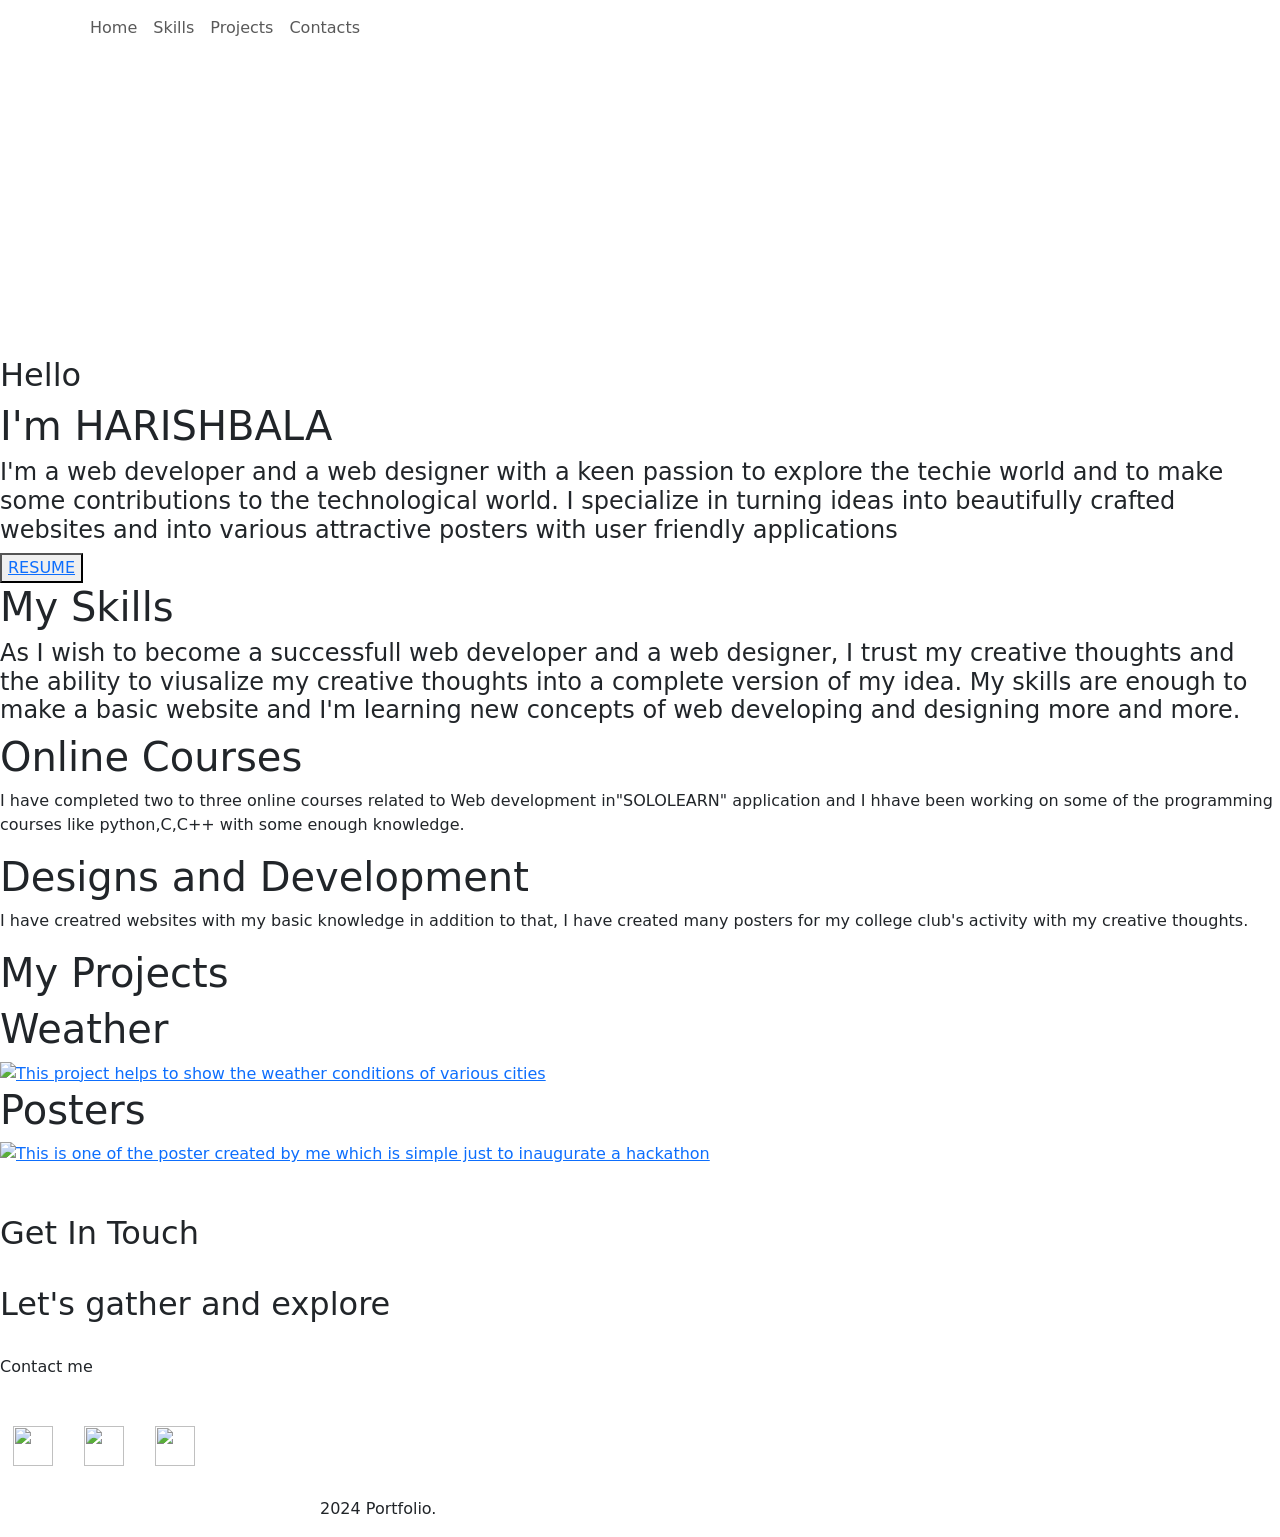
==== index.html @ d68e3584 "Add files via upload" ====
<!DOCTYPE html>
<html lang="en">
<head>
    <meta charset="UTF-8">
    <meta name="viewport" content="width=device-width, initial-scale=1.0">
    <title>Portfolio</title>
    <link rel="stylesheet" href="index.css"/>
    <link href="https://cdn.jsdelivr.net/npm/bootstrap@5.3.2/dist/css/bootstrap.min.css" rel="stylesheet" integrity="sha384-T3c6CoIi6uLrA9TneNEoa7RxnatzjcDSCmG1MXxSR1GAsXEV/Dwwykc2MPK8M2HN" crossorigin="anonymous">

</head>
<body>
    <header class="header_section">
        <div class="container">
            <nav class="navbar navbar-expand-lg custom_nav-container">
                <div class="collapse navbar-collapse" id="navbarsupportContent">
                    <ul class="navbar-nav mx_auto">
                        <li class="nav-item active">
                            <a class="nav-link" href="index.html">Home</a>
                        </li>
                        <li class="nav-item">
                            <a class="nav-link" href="#page1">Skills</a>
                        </li>
                        <li class="nav-item">
                            <a class="nav-link" href="#page2">Projects</a>
                        </li>
                        <li class="nav-item">
                            <a class="nav-link" href="#page3">Contacts</a>
                        </li>
                    </ul>
                </div>
            </nav>
        </div>
    </header>

      <div id="main">
        <div id="page">
            <img src="./port3.jpg" style="padding:150px; border-radius:50%;"alt=""/>
        <div id="text">
            <h2>Hello</h2>
            <h1>I'm HARISHBALA</h1>
            <h4>I'm a web developer and a web designer with a keen passion to explore 
                the techie world and to make some contributions to the technological world.
                I specialize in turning ideas into beautifully crafted websites and into various attractive posters with 
                 user friendly applications 
             </h4>
             <div id="buttons">
                <button id="b2">
                    <a href="resume_link">RESUME</a>
                </button>
             </div>
        </div>
     </div>
    </div>
    
     <div id="page1">
        <div id="right">
            <div id="text1">
                <h1>My Skills</h1>
                <h4>
                    As I wish to become a successfull web developer and a web designer,
                    I trust my creative thoughts and the ability to viusalize my creative 
                    thoughts into a complete version of my idea.
                    My skills are enough to make a basic website and I'm learning new concepts 
                    of web developing and designing more and more.
                </h4>
            </div>
          </div>
         <div id="left">
            <div class="box">
                <h1>Online Courses</h1>
                <p>
                    I have completed two to three online courses related to 
                    Web development in"SOLOLEARN" application and I hhave been working on some of the programming 
                    courses like python,C,C++ with some enough knowledge.
                </p>
            </div>
            <div class="box">
                <h1>Designs and Development</h1>
                <p>
                    I have creatred websites with my basic knowledge in addition to that,
                    I have created many posters for my college club's activity with my creative 
                    thoughts.
                </p>
            </div>
        </div>
     </div>

    
     <div id="page2">
        <div id="text4">
            <h1>My Projects</h1>
        </div>
        <div id="project">
            <div class="projects p1">
                <div id="text3">
                    <h1>Weather</h1>
                </div>
                <div id="image">
                    <a href="https://harishbala07.github.io/weather/">
                        <img src="./portwea.jpg" alt="This project helps to show the weather conditions of various cities" />
                    </a>
                </div>
            </div>
            <div class="projects p2">
                <div id="text3">
                    <h1>Posters</h1>
                </div>
                <div id="image">
                    <a href="https://www.canva.com/design/DAF6z2H2N5c/OPoOHGJ1Wf_5NN_4MQzFFg/edit">
                        <img src ="webdes.jpg" alt="This is one of the poster created by me which is simple just to inaugurate a hackathon" />
                    </a>
                </div>
          </div>   
       </div>
    </div>

        <section class="end">
            <div id="page3" class="contact-me">
                <br/><br/>
                <h2>Get In Touch</h2>
                <br/>

                <h2 class="collab">Let's gather and explore</h2>
                <br/>

                <p>Contact me</p>
                <br/>

                <a class="btn" href="https://mail.google.com/">
                    <img src="gmail.jpg" width="40px" height="40px"/>
                </a>
                <a class="btn" href="https://www.linkedin.com/in/harishbala-purushothaman-5b5869270/">
                    <img src="linkedin.jpg" width="40px" height="40px"/>
                </a>
                <a class="btn" href="https://github.com/Harishbala07">
                    <img src="github.png" width="40px" height="40px"/>
                </a>
            </div>

            <div class="bottom-container">
                <div style="width:50%; margin-left:auto;margin-right:auto">
                  <br>
                  <p class="copyright">2024 Portfolio.</p>
                </div>
            </div>
        </section>
   </div>
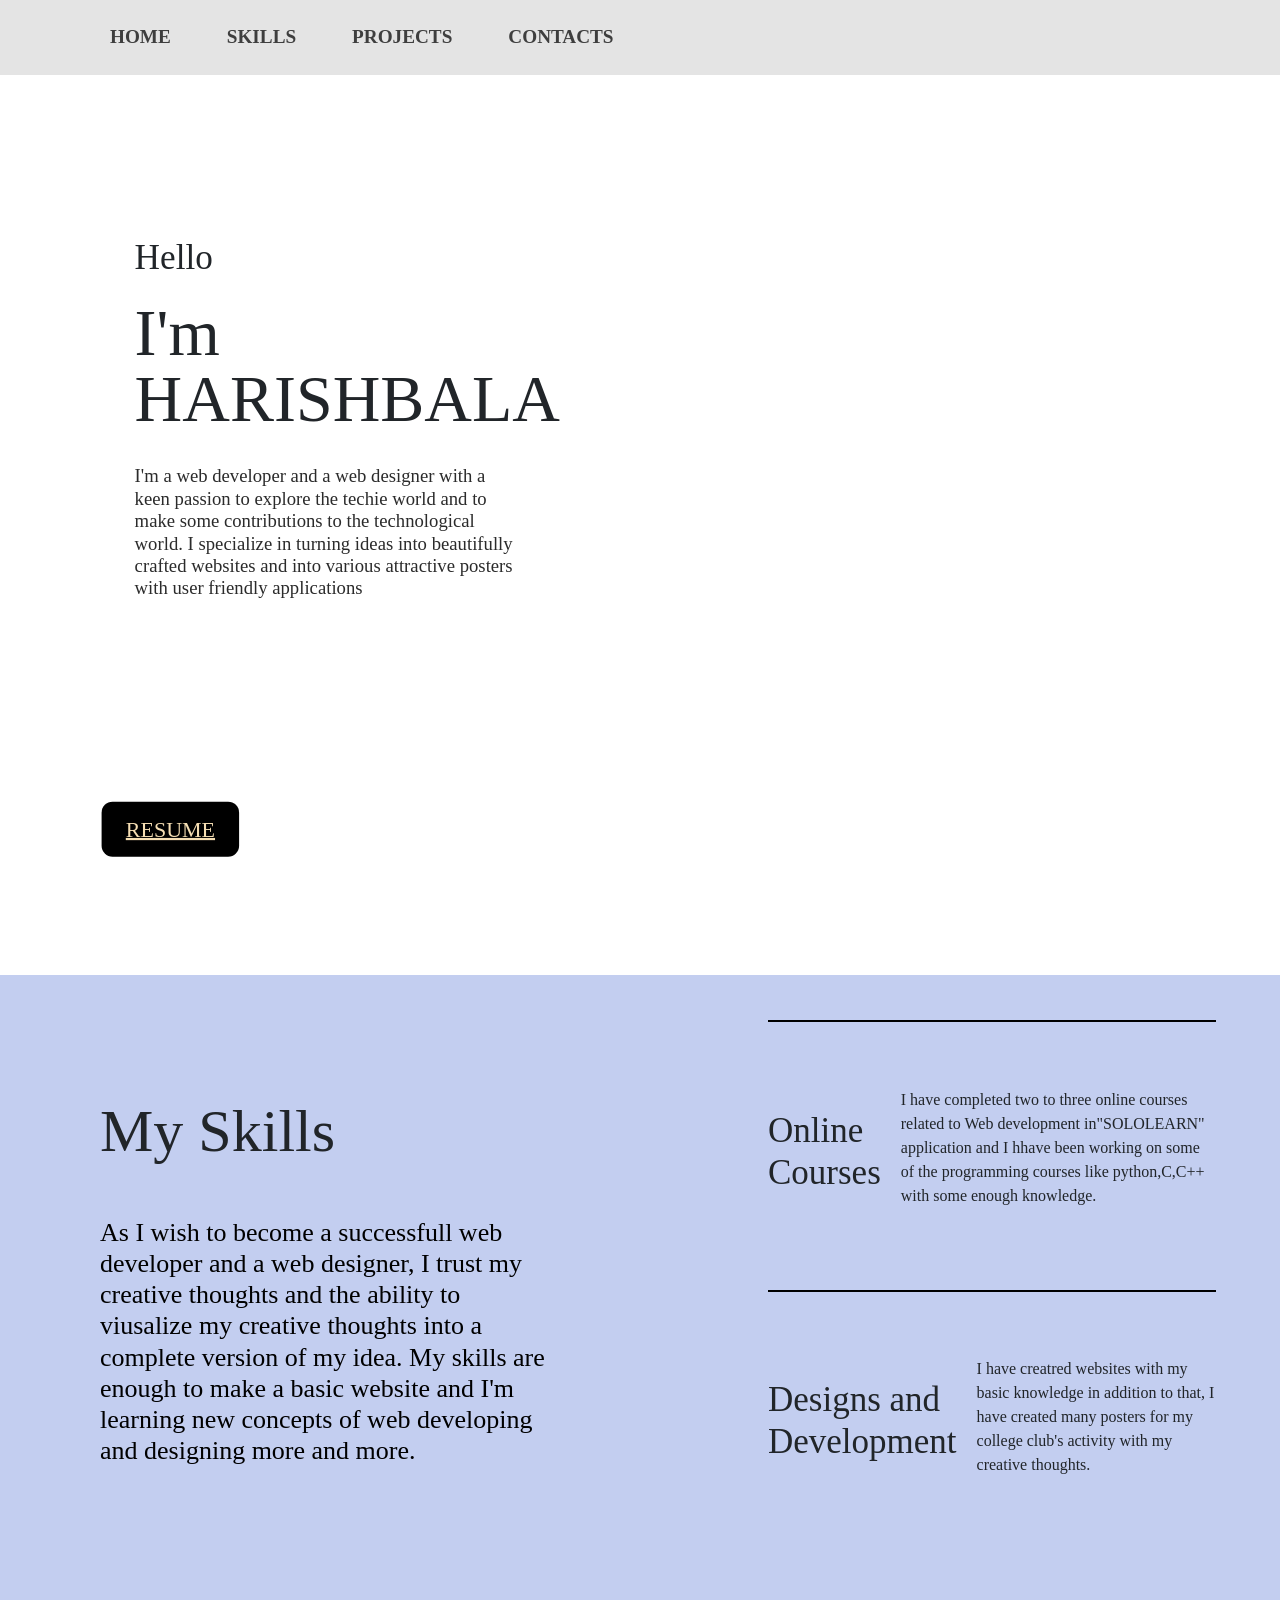
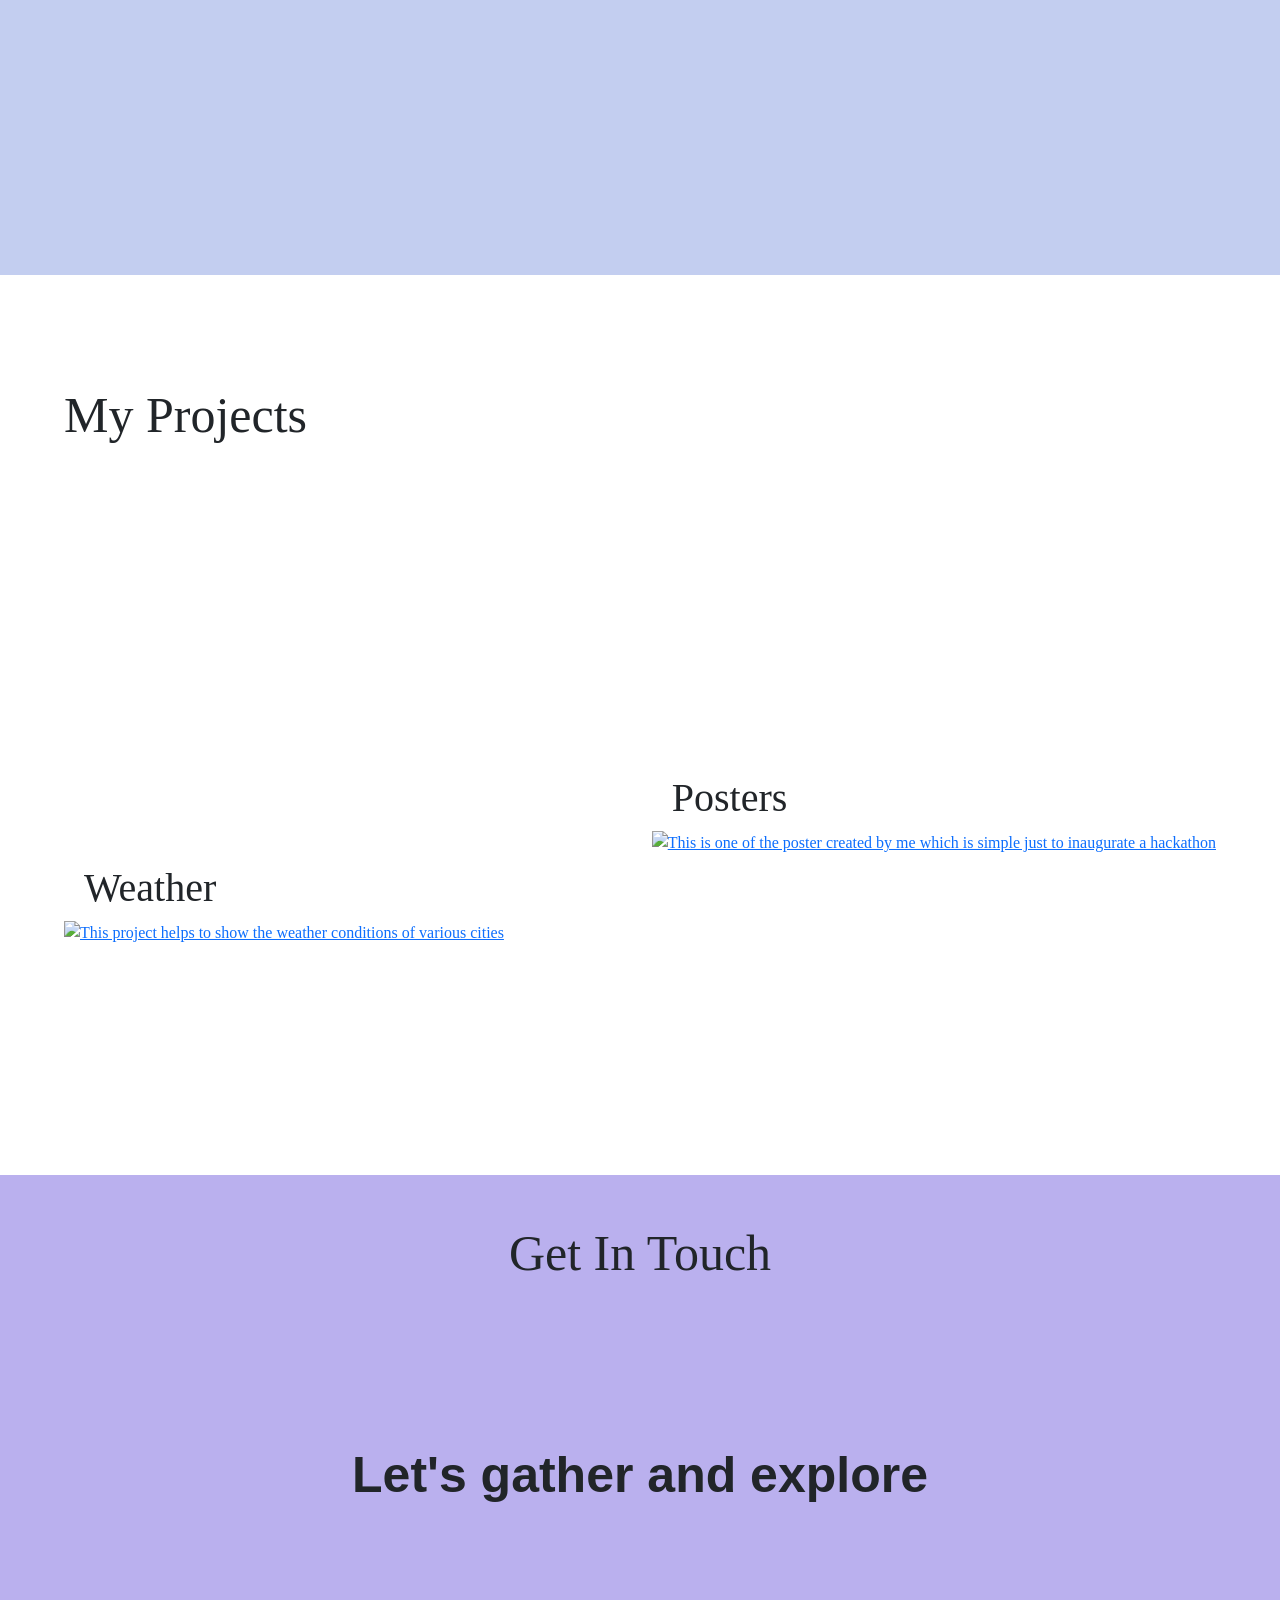
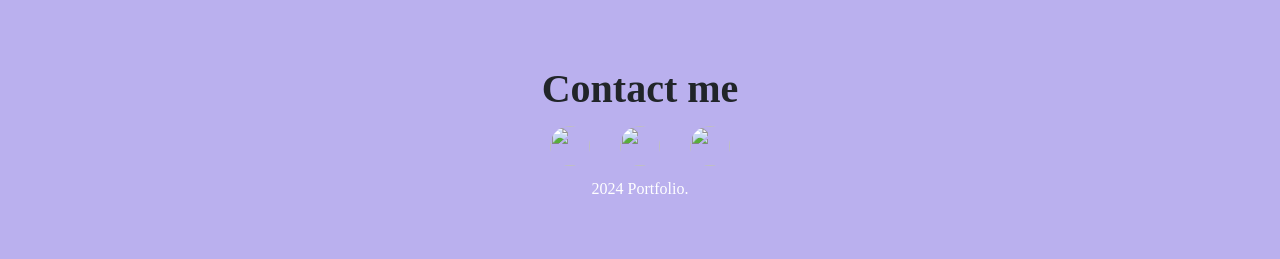
==== commit 0191a67b: "Update index.html" ====
--- a/index.html
+++ b/index.html
@@ -4,7 +4,7 @@
     <meta charset="UTF-8">
     <meta name="viewport" content="width=device-width, initial-scale=1.0">
     <title>Portfolio</title>
-    <link rel="stylesheet" href="index.css"/>
+    <link rel="stylesheet" href="portfolio/index.css"/>
     <link href="https://cdn.jsdelivr.net/npm/bootstrap@5.3.2/dist/css/bootstrap.min.css" rel="stylesheet" integrity="sha384-T3c6CoIi6uLrA9TneNEoa7RxnatzjcDSCmG1MXxSR1GAsXEV/Dwwykc2MPK8M2HN" crossorigin="anonymous">
 
 </head>
@@ -144,4 +144,4 @@
                 </div>
             </div>
         </section>
-   </div>+   </div>
--- a/portfolio/index.css
+++ b/portfolio/index.css
@@ -0,0 +1,305 @@
+* {
+    margin: 0%;
+    padding: 0%;
+    box-sizing: border-box;
+    font-family: Montserrat;
+}
+
+html, body {
+    height: 100%;
+    width: 100%;
+}
+
+#main {
+    position: relative;
+    overflow: hidden;
+}
+
+#page {
+    position: relative;
+    height: 100vh;
+    width: 100vw;
+    background-color: #fff;
+}
+
+#page > img {
+    position: absolute;
+    right: 5%;
+    top: 52%;
+    transform: translateY(-50%);
+    width: 50%;
+}
+
+#page#nav {
+    display: flex;
+    align-items: center;
+    justify-content: space-between;
+    padding: 0px 30px;
+    position: absolute;
+    z-index: 9;
+    height: 10%;
+    width: 100%;
+}
+
+#center-nav {
+    display: flex;
+    gap: 20px;
+    text-align: center;
+}
+
+#center-nav > a {
+    text-decoration: none;
+    color: #000;
+    font-weight: 500;
+    font-size: 18px;
+    text-align: center;
+}
+
+#nav#input {
+    padding: 10px 5px;
+    border-radius: 10px;
+    border: 1px solid #dadada;
+    text-transform: uppercase;
+}
+
+#text {
+    padding: 30px 50px;
+    position: relative;
+    top: 18%;
+    left: 8%;
+    height: 75%;
+    width: 35%;
+    scale:1.1;
+}
+
+#text > h1 {
+    font-size: 60px;
+    line-height: 1;
+    margin-top: 20px;
+}
+
+#text > h4 {
+    margin-top: 30px;
+    color: #2b2b2b;
+    font-size: 17px;
+    font-weight: 500;
+}
+
+#buttons {
+    position: absolute;
+    left: 0%;
+    bottom: 18%;
+    height: 20%;
+    width: 100%;
+}
+
+#buttons > button {
+    padding: 10px 22px;
+    border-radius: 10px;
+    border: none;
+    font-weight: 500;
+}
+
+#buttons > button> a {
+    font-size: 20px;
+    color: wheat;
+}
+
+#buttons > #b2 {
+    margin-left: 20px;
+    margin-top:125px;
+    background-color: black;
+}
+
+#page1{
+    position:relative;
+    height:100vh;
+    width:100vw;
+    background-color:#c3cef0;
+    padding: 50px;
+}
+
+#page1>#left{
+    position:absolute;
+    right:5%;
+    height:90%;
+    top:50%;
+    transform:translateY(-50%);
+    width:35%;
+
+}
+
+#left>.box{
+    display:flex;
+    align-items:center;
+    justify-content:space-between;
+    height:33.3%;
+    width:100%;
+    border-top:2px solid #000;
+}
+
+#left>.box>h4{
+    font-size:35px;
+}
+
+#left>.box>h1{
+    font-size:35px;
+}
+
+#left>.box>p{
+    margin-left:20px;
+}
+
+#text1{
+    margin:50px 50px;
+    height:30%;
+    width:50%;
+    position:absolute;
+    z-index:9;
+}
+
+#text1>h1{
+    font-size:60px;
+    margin-top:20px;
+}
+
+#text1>h4{
+    font-size:26px;
+    color:black;
+    font-weight:500;
+    width:70%;
+    margin-top:50px;
+}
+#text1>h5{
+    color:#8873EF;
+    transform:rotate(-20deg);
+    position:absolute;
+    left:-2%;
+}
+
+#page2{
+    position:relative;
+    height:100vh;
+    width:100vw;
+    background-color:#fff;
+}
+
+#project{
+    display:flex;
+    align-items:center;
+    justify-content:space-between;
+    height:50%;
+    width:90%;
+    position:absolute;
+    left:50%;
+    transform:translateX(-50%);
+    bottom:5%;
+}
+
+#projects{
+    border-top:2px solid #000;
+    height:100%;
+    width:31%;
+}
+
+#text3{
+    display:flex;
+    align-items:center;
+    justify-content:space-between;
+    padding:0px 20px;
+    height:30%;
+    width:100%;
+}
+
+#image{
+    height:70%;
+    width:100%;
+}
+#image>img{
+    height:1005;
+    width:100%;
+    object-fit:cover;
+}
+.p1 img{
+    height:200px;
+    width:300px;
+}
+.p2{
+    position:relative;
+    top: -20%;
+}
+.p3{
+    position:relative;
+    top: -50%;
+}
+#text4{
+    position:absolute;
+    top:10%;
+    left:5%;
+    height:20%;
+    width:30%;
+}
+#text4>h1{
+    margin-top:20px;
+    font-size:50px;
+}
+#text4>h5{
+    color:#8873EF;
+    transform:rotate(-20deg);
+    position:absolute;
+    top:0%;
+    left:0%;
+}
+
+.end{
+    background-color:#bab0ee;
+    text-align:center;
+    padding-bottom:50px;
+}
+.contact-me p{
+    font-size:40px;
+}
+
+.contact-me h2{
+    font-size:50px;
+}
+
+.contact-me{
+    width:100%;
+    height:570px;
+    font-weight:bold;
+    position:relative;
+}
+.collab{
+    font-size:3.1rem;
+    font-family:'Montserrat', sans-serif;
+    display:block;
+    font-weight:bolder;
+    margin:100px auto;
+    padding:30px 0;
+}
+.copyright{
+    color:white;
+    font-size:1,2rem;
+    margin:0;
+    padding:8px 0 8px 0;
+}
+.btn{
+    padding:7px 7px;
+}
+.btn>img{
+    border-radius:50%;
+    position:relative;
+    bottom:40px;
+}
+
+.nav-item>a{
+    color:#3e3e3e !important;
+    font-size:1.2rem;
+    font-weight:600;
+    margin:7px 20px;
+    text-transform:uppercase;
+}
+.header_section{
+    background-color:#2222221f;
+}
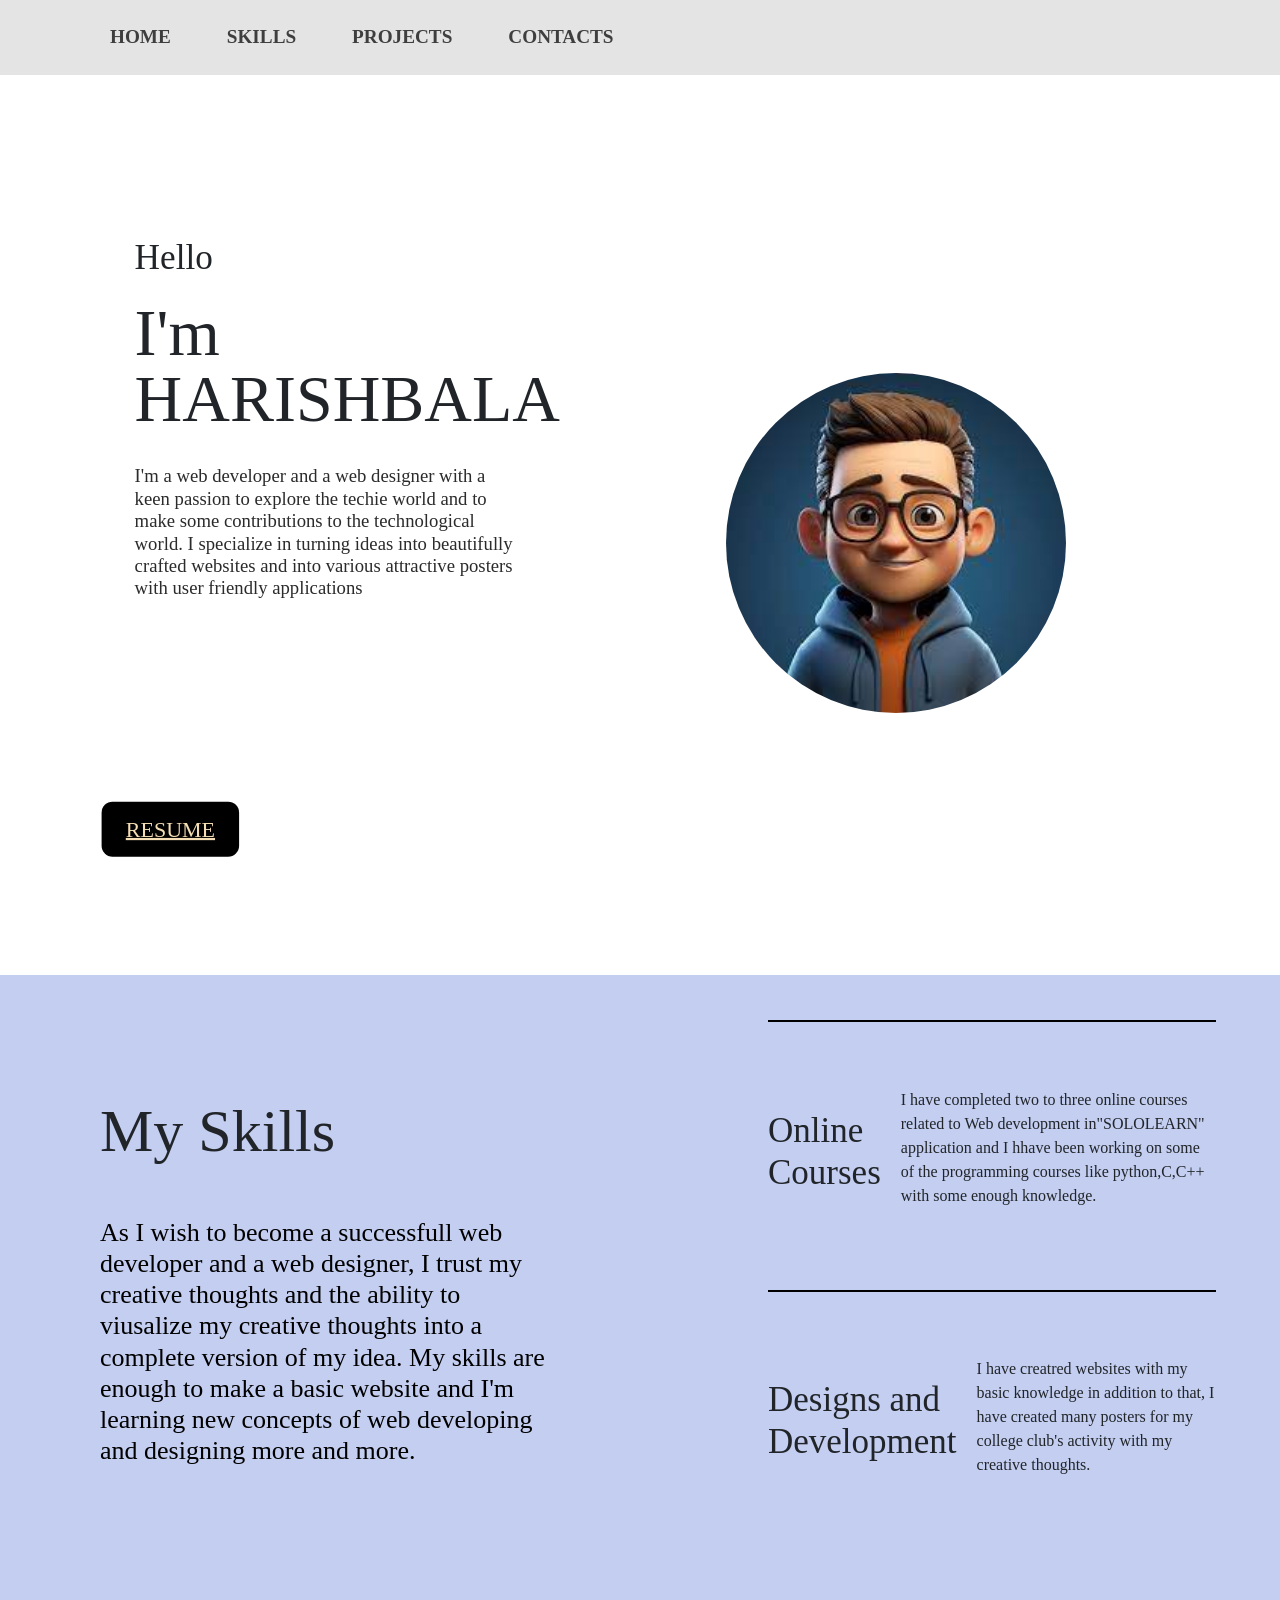
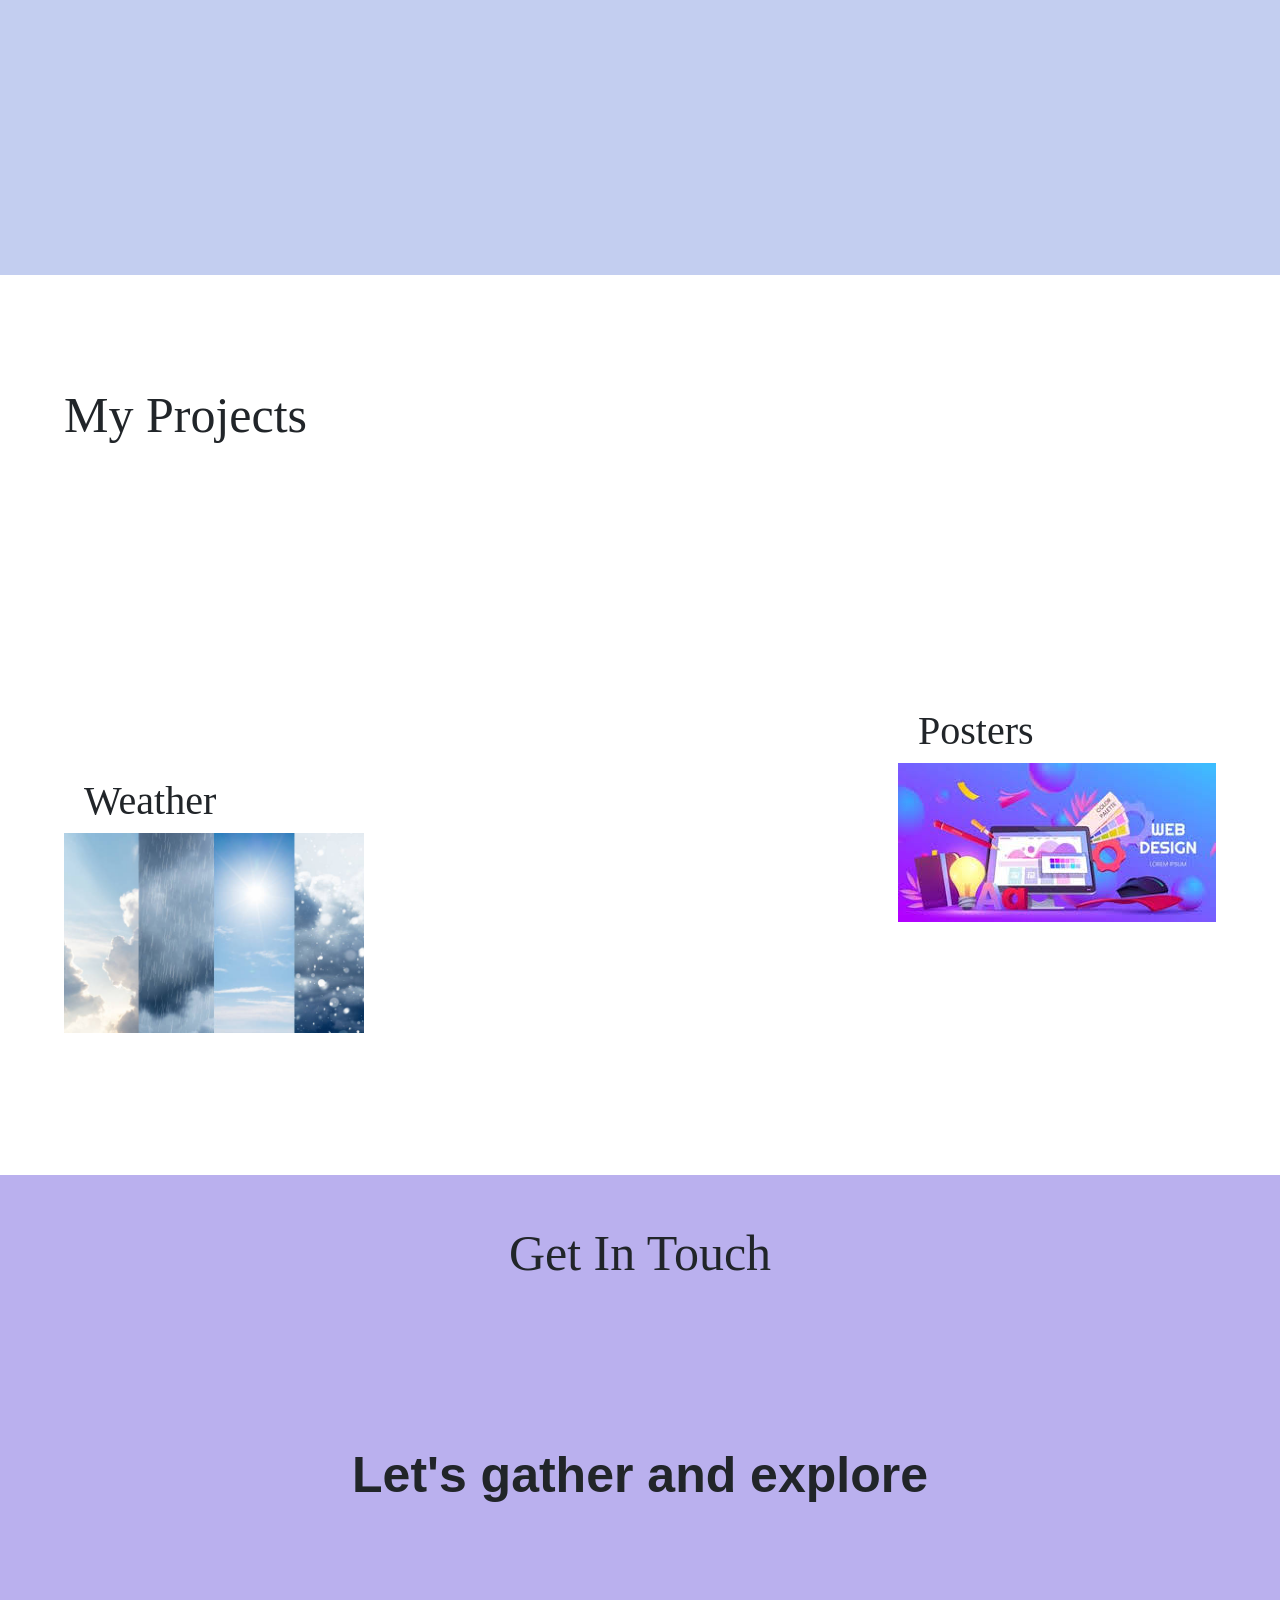
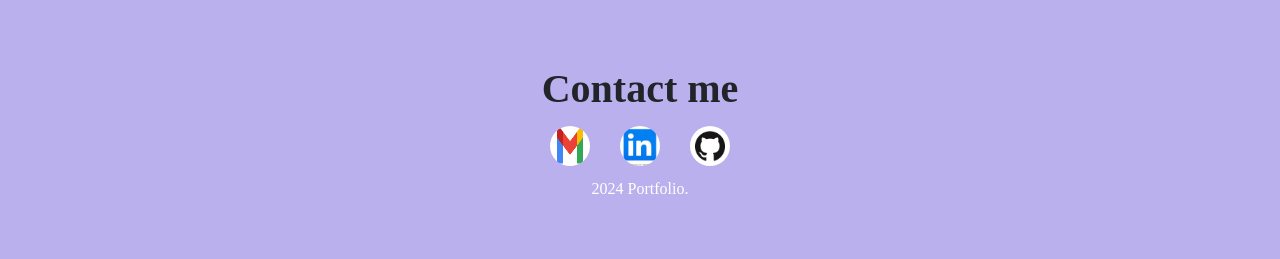
==== commit a379aea0: "Update index.html" ====
--- a/index.html
+++ b/index.html
@@ -34,7 +34,7 @@
 
       <div id="main">
         <div id="page">
-            <img src="./port3.jpg" style="padding:150px; border-radius:50%;"alt=""/>
+            <img src="portfolio/port3.jpg" style="padding:150px; border-radius:50%;"alt=""/>
         <div id="text">
             <h2>Hello</h2>
             <h1>I'm HARISHBALA</h1>
@@ -97,7 +97,7 @@
                 </div>
                 <div id="image">
                     <a href="https://harishbala07.github.io/weather/">
-                        <img src="./portwea.jpg" alt="This project helps to show the weather conditions of various cities" />
+                        <img src="portfolio/portwea.jpg" alt="This project helps to show the weather conditions of various cities" />
                     </a>
                 </div>
             </div>
@@ -107,7 +107,7 @@
                 </div>
                 <div id="image">
                     <a href="https://www.canva.com/design/DAF6z2H2N5c/OPoOHGJ1Wf_5NN_4MQzFFg/edit">
-                        <img src ="webdes.jpg" alt="This is one of the poster created by me which is simple just to inaugurate a hackathon" />
+                        <img src ="portfolio/webdes.jpg" alt="This is one of the poster created by me which is simple just to inaugurate a hackathon" />
                     </a>
                 </div>
           </div>   
@@ -127,13 +127,13 @@
                 <br/>
 
                 <a class="btn" href="https://mail.google.com/">
-                    <img src="gmail.jpg" width="40px" height="40px"/>
+                    <img src="portfolio/gmail.jpg" width="40px" height="40px"/>
                 </a>
                 <a class="btn" href="https://www.linkedin.com/in/harishbala-purushothaman-5b5869270/">
-                    <img src="linkedin.jpg" width="40px" height="40px"/>
+                    <img src="portfolio/linkedin.jpg" width="40px" height="40px"/>
                 </a>
                 <a class="btn" href="https://github.com/Harishbala07">
-                    <img src="github.png" width="40px" height="40px"/>
+                    <img src="portfolio/github.png" width="40px" height="40px"/>
                 </a>
             </div>
 
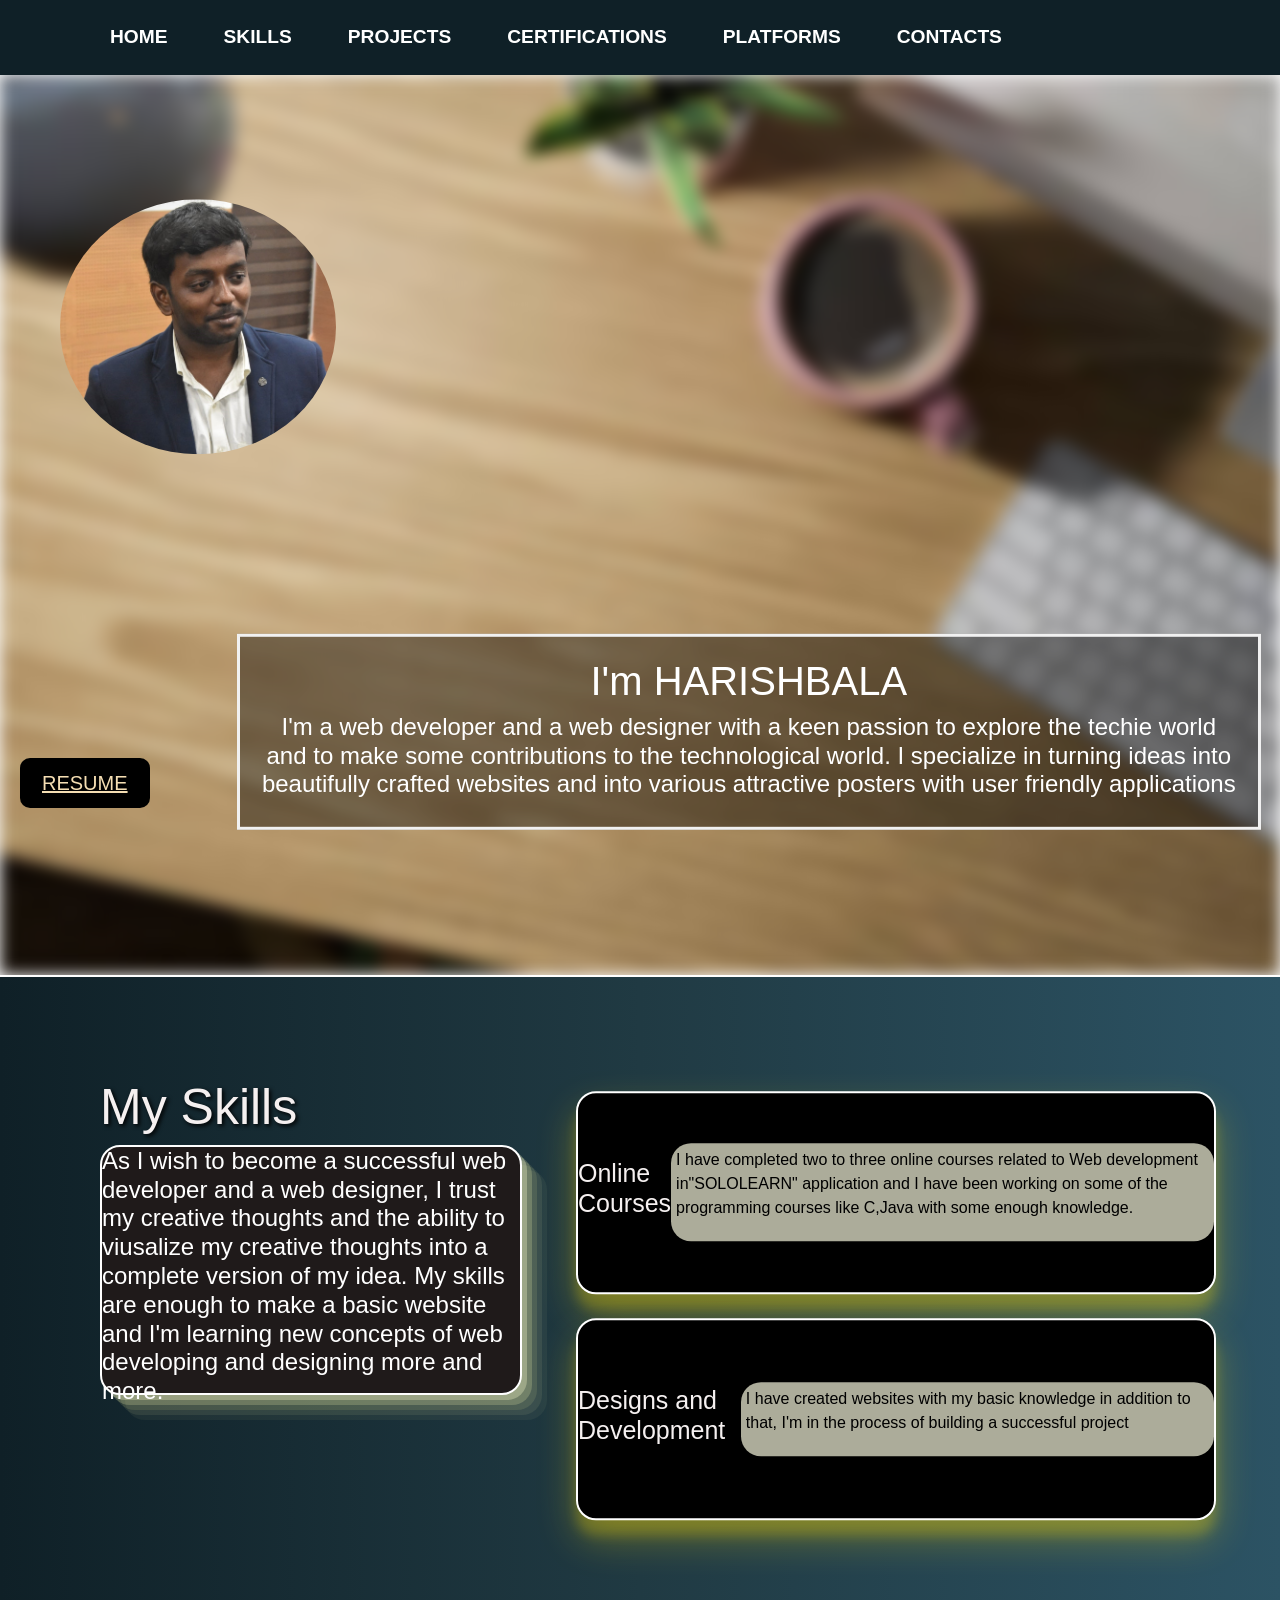
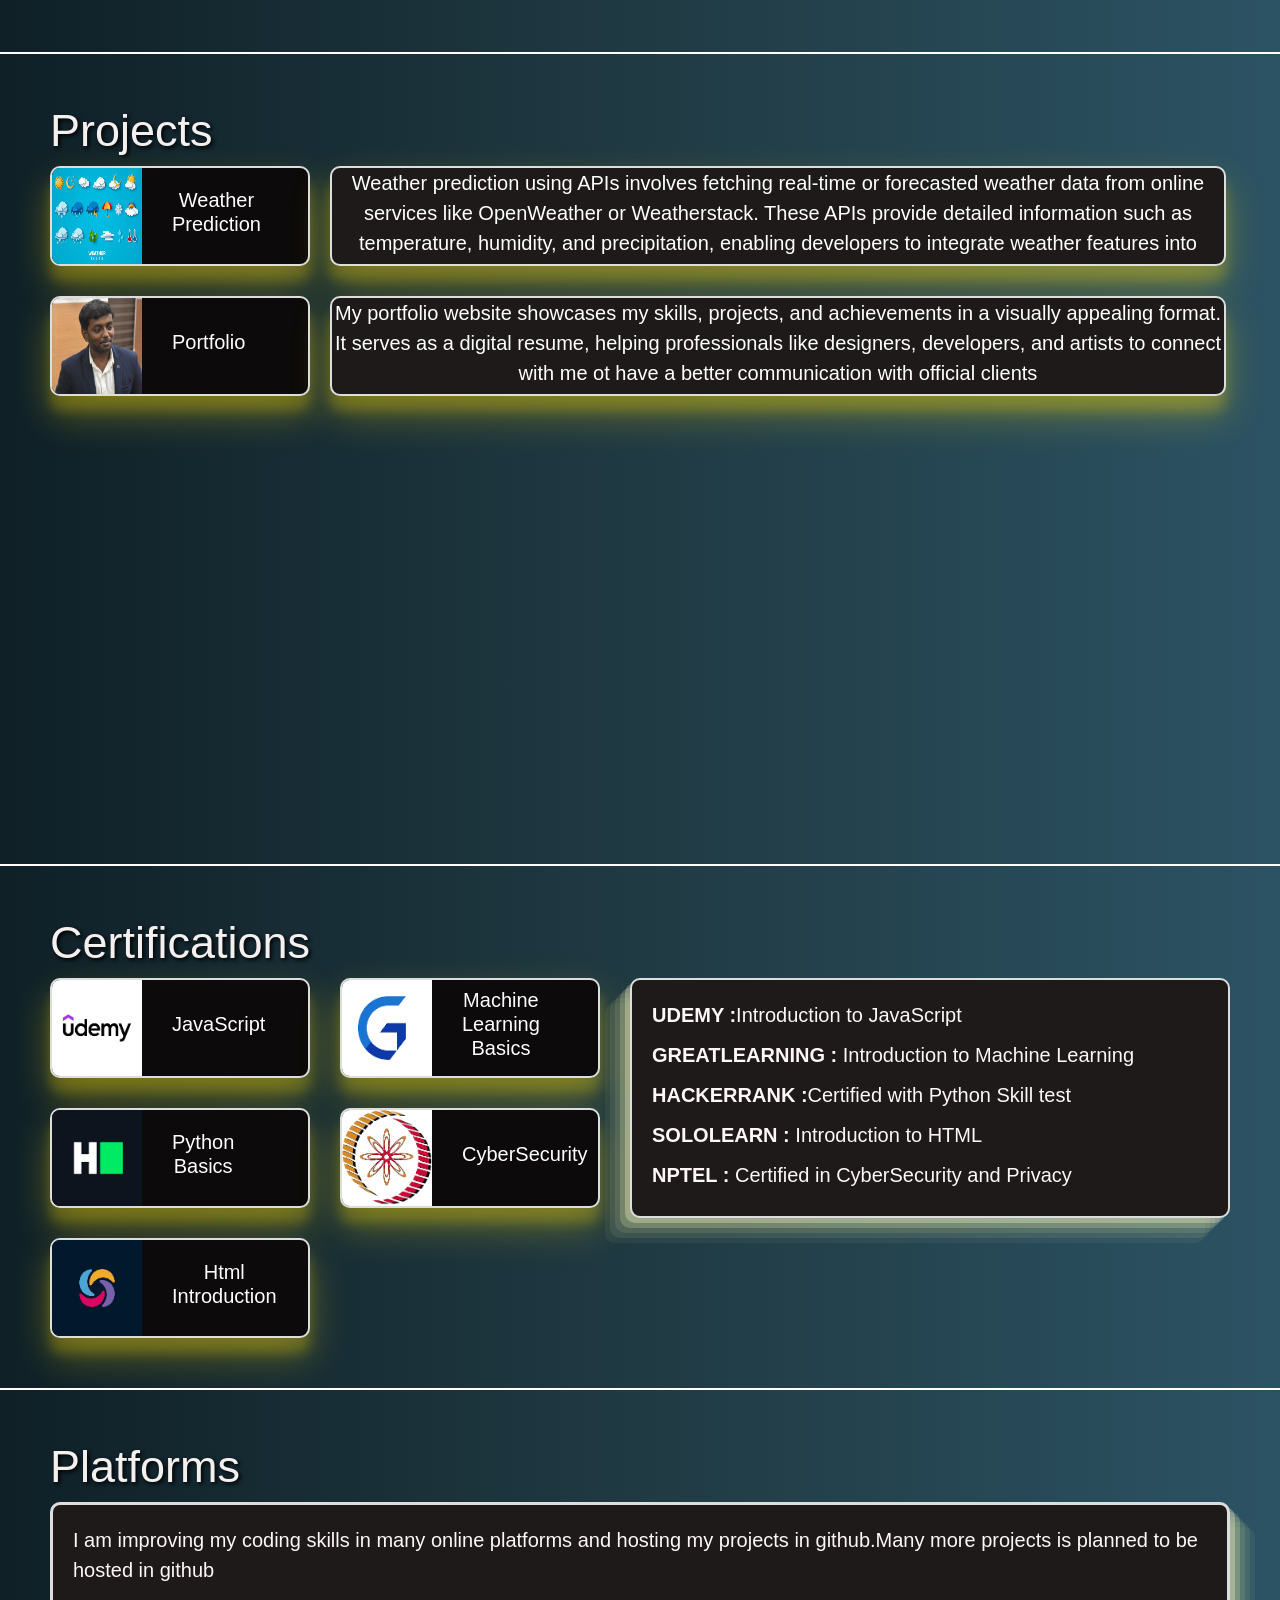
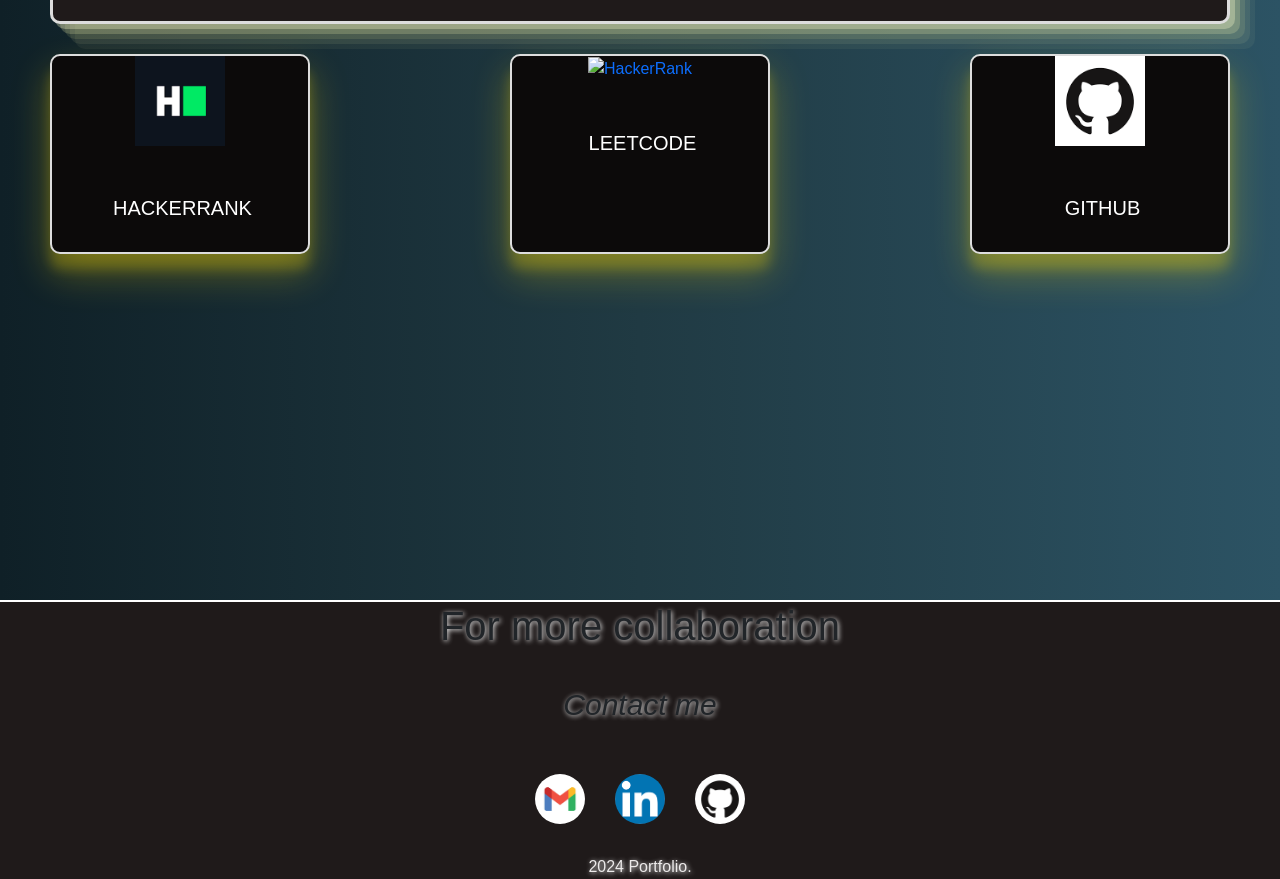
==== commit ee66d8e1: "Add files via upload" ====
--- a/index.html
+++ b/index.html
@@ -4,9 +4,288 @@
     <meta charset="UTF-8">
     <meta name="viewport" content="width=device-width, initial-scale=1.0">
     <title>Portfolio</title>
-    <link rel="stylesheet" href="portfolio/index.css"/>
+    <link rel="stylesheet" href="index.css"/>
     <link href="https://cdn.jsdelivr.net/npm/bootstrap@5.3.2/dist/css/bootstrap.min.css" rel="stylesheet" integrity="sha384-T3c6CoIi6uLrA9TneNEoa7RxnatzjcDSCmG1MXxSR1GAsXEV/Dwwykc2MPK8M2HN" crossorigin="anonymous">
-
+  <style>
+    .hs{
+        width: 66%;
+        height: 250px;
+        border:2px solid rgb(255, 255, 255);
+        border-radius: 20px;
+        background-color:#1f1a1a ;
+        color:white;
+        box-shadow: rgba(255, 255, 204, 0.3) 5px 5px, 
+            rgba(255, 255, 178, 0.2) 10px 10px, 
+            rgba(255, 255, 153, 0.1) 15px 15px, 
+            rgba(255, 255, 178, 0.08) 20px 20px, 
+            rgba(255, 255, 178, 0.05) 25px 25px;
+
+
+
+    }
+    
+        #left> .box .pr{
+        background-color:beige;
+        opacity: 0.7;
+        border-radius: 20px;
+        
+    }
+    #left>.box p{
+       
+        padding: 5px;
+        margin-right:10px;
+       
+    }
+    #page4{
+        position:relative;
+
+    width:100vw;
+    margin-top: 2px;
+    margin-bottom: 2px;
+    background: #0F2027;  /* fallback for old browsers */
+background: -webkit-linear-gradient(to left, #2C5364, #203A43, #0F2027);  /* Chrome 10-25, Safari 5.1-6 */
+background: linear-gradient(to left, #2C5364, #203A43, #0F2027); /* W3C, IE 10+/ Edge, Firefox 16+, Chrome 26+, Opera 12+, Safari 7+ */
+
+    padding: 50px;
+    }
+   
+   
+
+    #page5{
+    position:relative;
+    height:90vh;
+    width:100vw;
+    margin-top: 2px;
+    margin-bottom: 2px;
+    background: #0F2027;  /* fallback for old browsers */
+background: -webkit-linear-gradient(to left, #2C5364, #203A43, #0F2027);  /* Chrome 10-25, Safari 5.1-6 */
+background: linear-gradient(to left, #2C5364, #203A43, #0F2027); /* W3C, IE 10+/ Edge, Firefox 16+, Chrome 26+, Opera 12+, Safari 7+ */
+
+    padding: 50px;
+    }
+
+    #page2{
+    position:relative;
+    height:90vh;
+    width:100vw;
+    margin-top: 2px;
+    margin-bottom: 2px;
+    background: #0F2027;  /* fallback for old browsers */
+background: -webkit-linear-gradient(to left, #2C5364, #203A43, #0F2027);  /* Chrome 10-25, Safari 5.1-6 */
+background: linear-gradient(to left, #2C5364, #203A43, #0F2027); /* W3C, IE 10+/ Edge, Firefox 16+, Chrome 26+, Opera 12+, Safari 7+ */
+
+    padding: 50px;
+    
+    }
+
+    #page2 > #pjt h1 {
+    font-size: 45px;
+    color: #f5f0f0;
+    text-shadow: 2px 2px 4px #000000;
+}
+
+
+ /* Styling for page title */
+#page4 > #cert h1 {
+    font-size: 45px;
+    color: #f5f0f0;
+    text-shadow: 2px 2px 4px #000000;
+}
+
+/* Styling for image blocks */
+.im {
+    display: flex;
+    gap: 30px; /* Space between containers */
+}
+.pt{
+    display:flex;
+    gap:20px;   
+}
+
+.left,
+.right{
+    display: flex;
+    flex-direction: column;
+    gap: 30px; /* Space between blocks */
+}
+
+.block {
+    width: 260px; /* Adjust as needed for the rectangular block size */
+    height: 100px; /* Adjust height for the rectangle */
+    display: flex;
+    background-color: #0c0a0a;
+    border: 2px solid #ddd; /* Optional: border for better visibility */
+    box-shadow: rgba(255, 223, 0, 0.3) 0px 19px 38px, 
+            rgba(255, 223, 0, 0.22) 0px 15px 12px;
+
+    border-radius: 10px; /* Optional: rounded corners */
+    overflow: hidden;
+    text-align: center;
+    transition: transform 0.3s, box-shadow 0.3s; /* Smooth hover effect */
+}
+
+.block:hover {
+    transform: scale(1.05);
+    box-shadow: rgba(255, 255, 255, 0.3) 0px 19px 38px, 
+            rgba(255, 255, 255, 0.22) 0px 15px 12px;
+}
+
+.block img {
+    width: 90px;
+    height: auto;
+    
+}
+.block h4{
+    color:white;
+    font-family:'Gill Sans', 'Gill Sans MT', Calibri, 'Trebuchet MS', sans-serif;
+    align-content: center;
+    margin-left: 30px;;
+    font-size: 20px;
+}
+.rhs {
+    flex: 1;
+    background-color: #1f1a1a;
+    height: 240px;
+    
+    padding: 20px;
+    border: 2px solid #ddd;
+    border-radius: 10px;
+    box-shadow: rgba(255, 255, 204, 0.3) -5px 5px, 
+            rgba(255, 255, 178, 0.2) -10px 10px, 
+            rgba(255, 255, 153, 0.1) -15px 15px, 
+            rgba(255, 255, 178, 0.08) -20px 20px, 
+            rgba(255, 255, 178, 0.05) -25px 25px;
+
+
+}
+
+.rhs ul {
+    list-style-type: none;
+    padding:0px 0px;
+    font-size: 20px;
+    color: #fdf7f7;
+}
+
+.rhs ul li {
+    margin-bottom: 10px;
+    line-height: 1.5;
+}
+
+
+.block a {
+    display: flex;
+    
+    width: 50px;
+
+    text-decoration: none;
+    color: inherit; /* Ensures no default link color */
+}
+.rhs{
+    display: flex;
+    position: relative
+}
+
+
+ #page5>#plat  h1{
+    font-size: 45px;
+    color:#f5f0f0;
+    text-shadow: 2px 2px 4px #000000;
+ }
+ .lt,.rt{
+    display: flex;
+    justify-content: space-between;
+    gap: 30px; /* Space between blocks */
+
+}
+.bk1 a{
+    text-decoration: none;
+}
+.bk1{
+    width: 260px; /* Adjust as needed for the rectangular block size */
+    height: 200px; /* Adjust height for the rectangle */
+   
+    background-color: #0c0a0a;
+    border: 2px solid #ddd; /* Optional: border for better visibility */
+    box-shadow: rgba(255, 223, 0, 0.3) 0px 19px 38px, 
+            rgba(255, 223, 0, 0.22) 0px 15px 12px;
+
+    border-radius: 10px; /* Optional: rounded corners */
+    overflow: hidden;
+    text-align: center;
+    transition: transform 0.3s, box-shadow 0.3s; /* Smooth hover effect */
+}
+.bk1:hover{
+    transform: scale(1.05);
+    box-shadow: rgba(255, 255, 255, 0.3) 0px 19px 38px, 
+            rgba(255, 255, 255, 0.22) 0px 15px 12px;
+
+
+}
+.bk1 img{
+    
+    width: 90px;
+    height: auto;
+}
+.bk1 h4{
+    color:white;
+    font-family:'Gill Sans', 'Gill Sans MT', Calibri, 'Trebuchet MS', sans-serif;
+    align-content: center;
+    margin-top: 50px;
+    margin-left: 5px;
+    font-size: 20px;
+    font-style: none;
+}
+
+
+.lt{
+    margin-bottom: 30px;
+    flex: 1;
+    background-color: #1f1a1a;
+    font-size: 20px;
+    color: #fdf7f7;
+    padding: 20px;
+    border: 3px solid #ddd;
+    border-radius: 10px;
+    box-shadow: rgba(255, 255, 204, 0.3) 5px 5px, 
+            rgba(255, 255, 178, 0.2) 10px 10px, 
+            rgba(255, 255, 153, 0.1) 15px 15px, 
+            rgba(255, 255, 178, 0.08) 20px 20px, 
+            rgba(255, 255, 178, 0.05) 25px 25px;
+
+}
+
+ .btn :hover{
+    transform: scale(1.05);
+    box-shadow: rgba(255, 255, 255, 0.4) 0px 20px 40px, 
+            rgba(255, 255, 255, 0.3) 0px 15px 15px;
+
+ }
+ .pt{
+    display:flex;
+    gap:20px; 
+ }
+
+ .lf,.rg{
+    display: flex;
+    flex-direction: column;
+    gap:30px;
+ }
+
+ .rg #b4{
+    color:white;
+    background-color: #1f1a1a;
+    width:70vw;
+    font-size: 20px;
+ }
+ .rg #b5{
+    color:white;
+    background-color: #1f1a1a;
+    width:70vw;
+    font-size: 20px;
+ }
+ 
+
+  </style>
 </head>
 <body>
     <header class="header_section">
@@ -24,6 +303,12 @@
                             <a class="nav-link" href="#page2">Projects</a>
                         </li>
                         <li class="nav-item">
+                            <a class="nav-link" href="#page4">Certifications</a>
+                        </li>
+                        <li class="nav-item">
+                            <a class="nav-link" href="#page5">Platforms</a>
+                        </li>
+                        <li class="nav-item">
                             <a class="nav-link" href="#page3">Contacts</a>
                         </li>
                     </ul>
@@ -33,107 +318,209 @@
     </header>
 
       <div id="main">
+    
         <div id="page">
-            <img src="portfolio/port3.jpg" style="padding:150px; border-radius:50%;"alt=""/>
-        <div id="text">
-            <h2>Hello</h2>
+            <div class="lap"></div>
+            <img src="./bala.jpg" style="padding:150px; border-radius:50%;"alt="myimage"/>
+        <div class="text">
+            
             <h1>I'm HARISHBALA</h1>
             <h4>I'm a web developer and a web designer with a keen passion to explore 
                 the techie world and to make some contributions to the technological world.
                 I specialize in turning ideas into beautifully crafted websites and into various attractive posters with 
                  user friendly applications 
              </h4>
+        </div>
              <div id="buttons">
                 <button id="b2">
-                    <a href="resume_link">RESUME</a>
+                    <a href="https://drive.google.com/file/d/1eRnUeCiPzHB9KXgx0kFIiWYf0PdgP75q/view?usp=drive_linkk">RESUME</a>
                 </button>
              </div>
         </div>
      </div>
-    </div>
+    
     
      <div id="page1">
         <div id="right">
             <div id="text1">
                 <h1>My Skills</h1>
+                <div class="hs">
                 <h4>
-                    As I wish to become a successfull web developer and a web designer,
+                    As I wish to become a successful web developer and a web designer,
                     I trust my creative thoughts and the ability to viusalize my creative 
                     thoughts into a complete version of my idea.
                     My skills are enough to make a basic website and I'm learning new concepts 
                     of web developing and designing more and more.
                 </h4>
             </div>
+            </div>
           </div>
          <div id="left">
             <div class="box">
                 <h1>Online Courses</h1>
-                <p>
+            <div class="pr">             
+                <p class="text-black">
                     I have completed two to three online courses related to 
-                    Web development in"SOLOLEARN" application and I hhave been working on some of the programming 
-                    courses like python,C,C++ with some enough knowledge.
+                    Web development in"SOLOLEARN" application and I have been working on some of the programming 
+                    courses like C,Java with some enough knowledge.
                 </p>
             </div>
+            </div><br>
             <div class="box">
                 <h1>Designs and Development</h1>
-                <p>
-                    I have creatred websites with my basic knowledge in addition to that,
-                    I have created many posters for my college club's activity with my creative 
-                    thoughts.
+            <div class="pr">
+                <p class="text-black">
+                    I have created websites with my basic knowledge in addition to that,
+                    I'm in the process of building a successful project
                 </p>
+            </div>
             </div>
         </div>
      </div>
 
-    
      <div id="page2">
-        <div id="text4">
-            <h1>My Projects</h1>
-        </div>
-        <div id="project">
-            <div class="projects p1">
-                <div id="text3">
-                    <h1>Weather</h1>
-                </div>
-                <div id="image">
-                    <a href="https://harishbala07.github.io/weather/">
-                        <img src="portfolio/portwea.jpg" alt="This project helps to show the weather conditions of various cities" />
-                    </a>
-                </div>
-            </div>
-            <div class="projects p2">
-                <div id="text3">
-                    <h1>Posters</h1>
-                </div>
-                <div id="image">
-                    <a href="https://www.canva.com/design/DAF6z2H2N5c/OPoOHGJ1Wf_5NN_4MQzFFg/edit">
-                        <img src ="portfolio/webdes.jpg" alt="This is one of the poster created by me which is simple just to inaugurate a hackathon" />
-                    </a>
-                </div>
-          </div>   
-       </div>
+        <div id="pjt">
+            <h1>Projects</h1>
+            <div class="pt">
+                <div class="lf">
+                    <div id="b1" class="block">
+                        <a href="https://harishbala07.github.io/weather/" target="_blank">
+                            <img src="wth.jpg" alt="Udemy" width="50px">
+                            <h4>Weather Prediction</h4>
+                        </a>
+                    </div>
+                    <div id="b2" class="block">
+                        <a href="https://www.hackerrank.com" target="_blank">
+                            <img src="bala.jpg" alt="HackerRank" width="50px">
+                            <h4>Portfolio</h4>
+                        </a>
+                    </div>
+                    
+                </div>
+                <div class="rg">
+                    <div id="b4" class="block">
+                        <p>Weather prediction using APIs involves fetching real-time or forecasted weather data from online services like OpenWeather or Weatherstack. These APIs provide detailed information such as temperature, humidity, and precipitation, enabling developers to integrate weather features into applications efficiently.</p>
+                    </div>
+                    <div id="b5" class="block">
+                        <p>My portfolio website showcases my skills, projects, and achievements in a visually appealing format. It serves as a digital resume, helping professionals like designers, developers, and artists to connect with me ot have a better communication with official clients</p>
+                    </div>
+                </div>
+                 
+            </div>
+            </div>
+        
     </div>
-
-        <section class="end">
+     
+
+    <div id="page4">
+        <div id="cert">
+            <h1>Certifications</h1>
+            <div class="im">
+                <div class="left">
+                    <div id="b1" class="block">
+                        <a href="https://drive.google.com/file/d/1UH8EU2uMpzr2Zh7p67DSrirjpeLrnyCS/view?usp=drivesdk" target="_blank">
+                            <img src="udemy.png" alt="Udemy" width="50px">
+                            <h4>JavaScript</h4>
+                        </a>
+                    </div>
+                    <div id="b2" class="block">
+                        <a href="https://drive.google.com/file/d/1UcbZZS7jlxEkgF3LmlI6keUfHU_2QzJD/view?usp=drivesdk" target="_blank">
+                            <img src="hack.png" alt="HackerRank" width="50px">
+                            <h4>Python Basics</h4>
+                        </a>
+                    </div>
+                    <div id="b3" class="block">
+                        <a href="https://drive.google.com/file/d/1UQkdRwOP66yE19ruKZdlLjcNy20tayFT/view?usp=drivesdk" target="_blank">
+                            <img src="solo.png" alt="SoloLearn" width="50px">
+                            <h4>Html Introduction</h4>
+                        </a>
+                    </div>
+                </div>
+                <div class="right">
+                    <div id="b4" class="block">
+                        <a href="https://drive.google.com/file/d/1UVS_pqoH6rb6TYbTiJYXAOQbJCCSRdl5/view?usp=drivesdk" target="_blank">
+                            <img src="great.png" alt="Coursera" width="50px">
+                            <h4> Machine Learning Basics</h4>
+                        </a>
+                    </div>
+                    <div id="b5" class="block">
+                        <a href="https://drive.google.com/file/d/1Uc6qTQ_nHnqnA9aBJmkuq5dfpn8mfkt_/view?usp=drivesdk" target="_blank">
+                            <img src="nptel.png" alt="NPTEL" width="50px">
+                            <h4>CyberSecurity</h4>
+                        </a>
+                    </div>
+                </div>
+                 <div class="rhs">
+                <ul>
+                    <li><b>UDEMY         :</b>Introduction to JavaScript</li>
+                    <li><b>GREATLEARNING :</b> Introduction to Machine Learning</li>
+                    <li><b>HACKERRANK    :</b>Certified with Python Skill test</li>
+                    <li><b>SOLOLEARN     :</b> Introduction to HTML</li>
+                    <li><b>NPTEL         :</b> Certified in CyberSecurity and Privacy</li>
+                </ul>
+            </div>
+            </div>
+            </div>
+        
+    </div>
+    
+    <div id="page5">
+        <div id="plat">
+            <h1>Platforms</h1>
+            <div class="pl">
+                <div class="lt">
+                    <p>
+                        I am improving my coding skills in many online platforms and hosting my projects in github.Many more projects is planned to be hosted in github
+                    </p>
+                </div>
+                <div class="rt">
+                    <div id="b1" class="bk1">
+                        <a href="https://www.hackerrank.com/profile/purushothamanb31" target="_blank">
+                            <img src="hack.png" alt="Udemy" width="50px">
+                            <h4>HACKERRANK</h4>
+                        </a>
+                    </div>
+                    <div id="b2" class="bk1">
+                        <a href="https://leetcode.com/u/purushothamanb345/" target="_blank">
+                            <img src="leet.png" alt="HackerRank" width="50px">
+                            <h4>LEETCODE</h4>
+                        </a>
+                    </div>
+                    <div id="b3" class="bk1">
+                        <a href="https://github.com/Harishbala07" target="_blank">
+                            <img src="github.png" alt="SoloLearn" width="50px">
+                            <h4>GITHUB</h4>
+                        </a>
+                    </div>
+                </div>
+                
+            </div>
+            </div>
+        
+    </div>
+    
+                    
+        
+    
+
+        <div class="end">
             <div id="page3" class="contact-me">
-                <br/><br/>
-                <h2>Get In Touch</h2>
+                
+
+                <h2 class="collab">For more collaboration</h2>
                 <br/>
 
-                <h2 class="collab">Let's gather and explore</h2>
+                <p class="ct">Contact me</p>
                 <br/>
 
-                <p>Contact me</p>
-                <br/>
-
                 <a class="btn" href="https://mail.google.com/">
-                    <img src="portfolio/gmail.jpg" width="40px" height="40px"/>
+                    <img src="mail1.png" width="50px" title="harishbalapurushothaman@gmail.com">
                 </a>
                 <a class="btn" href="https://www.linkedin.com/in/harishbala-purushothaman-5b5869270/">
-                    <img src="portfolio/linkedin.jpg" width="40px" height="40px"/>
+                    <img src="link.png" width="50px" >
                 </a>
                 <a class="btn" href="https://github.com/Harishbala07">
-                    <img src="portfolio/github.png" width="40px" height="40px"/>
+                    <img src="github.png" width="50px" >
                 </a>
             </div>
 
@@ -143,5 +530,5 @@
                   <p class="copyright">2024 Portfolio.</p>
                 </div>
             </div>
-        </section>
-   </div>
+        </div>
+   </div>
--- a/index.css
+++ b/index.css
@@ -0,0 +1,313 @@
+* {
+    margin: 0%;
+    padding: 0%;
+    box-sizing: border-box;
+    font-family:Arial, Helvetica, sans-serif
+}
+
+html, body {
+    height: 100%;
+    width: 100%;
+}
+
+#main {
+    position: relative;
+    overflow: hidden;
+}
+
+#page {
+    position: relative;
+    height: 100vh;
+    width: 100vw;
+}
+#page .lap{
+     
+  background-image: url("lap.jpg");
+
+  filter: blur(8px);
+  -webkit-filter: blur(8px);
+
+  
+  height: 100%;
+
+  background-position: center;
+  background-repeat: no-repeat;
+  background-size: cover;
+}
+#page .text{
+        background-color: rgb(0,0,0); /* Fallback color */
+        background-color: rgba(0,0,0, 0.4); /* Black w/opacity/see-through */
+        color: white;
+        font-weight: bold;
+        border: 3px solid #f1f1f1;
+        position: absolute;
+        top: 73%;
+        left:58.5%;
+        transform: translate(-50%, -50%);
+        z-index: 2;
+        width: 80%;
+        padding: 20px;
+        text-align: center;
+      }
+
+#page > img {
+    position: absolute;
+    right: 62%;
+    top: 28%;
+    transform: translateY(-50%);
+    width: 45%;
+}
+
+#page#nav {
+    display: flex;
+    align-items: center;
+    justify-content: space-between;
+    padding: 0px 30px;
+    position: absolute;
+    z-index: 9;
+    height: 10%;
+    width: 100%;
+}
+
+#center-nav {
+    display: flex;
+    gap: 20px;
+    text-align: center;
+}
+
+#center-nav > a {
+    text-decoration: none;
+    color: #000;
+    font-weight: 500;
+    font-size: 18px;
+    text-align: center;
+}
+
+#nav#input {
+    padding: 10px 5px;
+    border-radius: 10px;
+    border: 1px solid #dadada;
+    text-transform: uppercase;
+}
+
+#text {
+    padding: 30px 50px;
+    position: relative;
+    top: 18%;
+    left: 8%;
+    height: 75%;
+    width: 35%;
+    scale:1.1;
+}
+
+#text > h1 {
+    font-size: 35px;
+    line-height: 1;
+    margin-top: 20px;
+    width:50%
+}
+
+#text > h4 {
+    margin-top: 30px;
+    color: #2b2b2b;
+    font-size: 20px;
+    font-weight: 500;
+}
+
+#buttons {
+    position: absolute;
+    left: 0%;
+    bottom: 18%;
+    height: 20%;
+    width: 100%;
+}
+
+#buttons > button {
+    padding: 10px 22px;
+    border-radius: 10px;
+    border: none;
+    font-weight: 500;
+}
+
+#buttons > button> a {
+    font-size: 20px;
+    color: wheat;
+}
+
+#buttons > #b2 {
+    margin-left: 20px;
+    margin-top:125px;
+    background-color: black;
+}
+
+#page1{
+    position:relative;
+    height:75vh;
+    width:100vw;
+    margin-top: 2px;
+    margin-bottom: 2px;
+    background: #0F2027;  /* fallback for old browsers */
+background: -webkit-linear-gradient(to left, #2C5364, #203A43, #0F2027);  /* Chrome 10-25, Safari 5.1-6 */
+background: linear-gradient(to left, #2C5364, #203A43, #0F2027); /* W3C, IE 10+/ Edge, Firefox 16+, Chrome 26+, Opera 12+, Safari 7+ */
+
+    
+   padding: 50px;
+    
+}
+
+#page1>#left{
+    position:absolute;
+    right:5%;
+    height:90%;
+    top:62%;
+    transform:translateY(-50%);
+    width:50%;
+
+}
+
+#left>.box{
+    display:flex;
+    align-items:center;
+    justify-content:space-between;
+    height:33.3%;
+    width:100%;
+    border:2px solid #ffffff;
+    border-radius: 20px;
+    background-color: black;
+    box-shadow: rgba(255, 223, 0, 0.3) 0px 19px 38px, 
+            rgba(255, 223, 0, 0.22) 0px 15px 12px;
+
+}
+
+#left>.box>h4{
+    font-size:25px;
+
+}
+
+#left>.box>h1{
+    font-size:25px;
+    color:#f5f0f0;
+    text-shadow: 2px 2px 4px #000000;
+}
+
+#left>.box>p{
+    margin-left:10px;
+}
+
+#text1{
+    margin:30px 50px;
+    height:30%;
+    width:50%;
+    position:absolute;
+    z-index:9;
+}
+
+#text1>h1{
+    font-size:50px;
+    margin-top:20px;
+    color:#f5f0f0;
+    text-shadow:2px 2px 4px #000000; 
+}
+
+#text1>h4{
+    font-size:20px;
+    color:white;
+    font-weight:500;
+    width:70%;
+    margin-top:50px;
+}
+#text1>h5{
+    color:#8873EF;
+    transform:rotate(-20deg);
+    position:absolute;
+    left:-2%;
+    font-size: 10px;
+}
+
+
+
+#text4{
+    position:absolute;
+    top:10%;
+    left:5%;
+    height:20%;
+    width:30%;
+}
+#text4>h1{
+    margin-top:20px;
+    font-size:45px;
+    color:#f5f0f0;
+    text-shadow:2px 2px 4px #000000;
+}
+#text4>h5{
+    color:#8873EF;
+    transform:rotate(-20deg);
+    position:absolute;
+    top:0%;
+    left:0%;
+}
+
+.end{
+   
+    
+    width:100vw;
+    background-color:#1f1a1a;
+    text-align:center;
+    position:relative;
+    bottom:0;
+    
+}
+.contact-me h2{
+    font-family: 'Gill Sans', 'Gill Sans MT', Calibri, 'Trebuchet MS', sans-serif;
+    font-size:40px;
+    text-shadow: 1px 1px 5px#f1f1f1;
+}
+
+
+.ct{
+    font-size:30px;
+    font-family:'Montserrat', sans-serif;
+    font-style: italic;
+    text-shadow: 1px 1px 5px#f1f1f1;
+    
+    font-weight:100;
+}
+.copyright{
+    color:rgb(236, 234, 234);
+    font-size:1,2rem;
+    margin:0;
+    text-shadow: 1px 1px 5px#fffefe;
+    
+}
+
+
+.btn img{
+    
+    border-radius:50%;
+    position:relative;
+    bottom:0;
+}
+
+.nav-item>a{
+    color:rgb(255, 255, 255) !important;
+    font-size:1.2rem;
+    font-weight:600;
+    margin:7px 20px;
+    text-transform:uppercase;
+}
+
+.nav-link {
+    transition: transform 2s ease-in-out;
+}
+
+.nav-link:hover {
+    transform: scale(1.1);
+    box-shadow: rgba(255, 255, 255, 0.4) 0px 20px 40px, 
+            rgba(255, 255, 255, 0.3) 0px 15px 15px;
+
+    
+}
+
+.header_section{
+    background-color:#0F2027;
+}
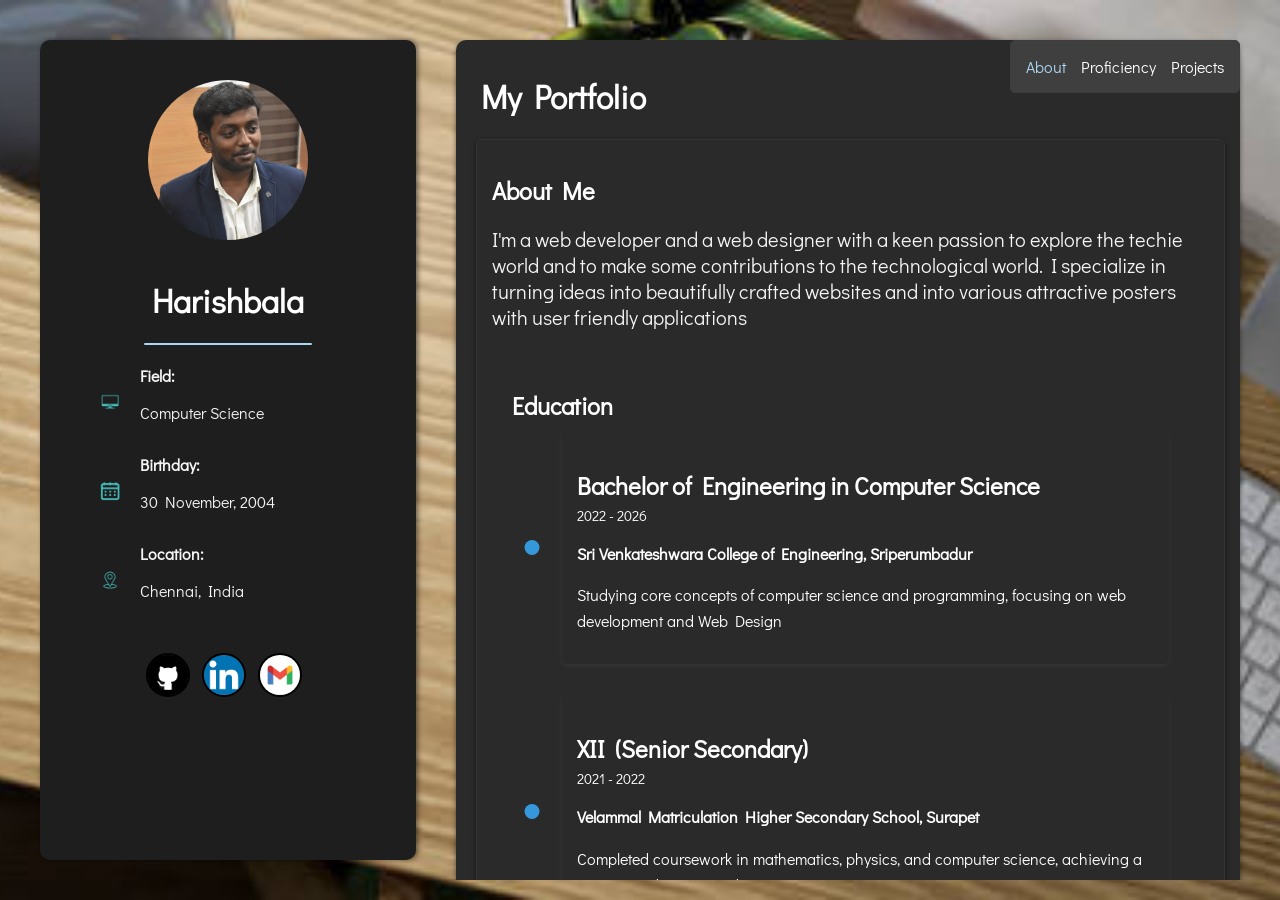
==== commit 05791bd2: "Add files via upload" ====
--- a/index.html
+++ b/index.html
@@ -1,534 +1,1472 @@
 <!DOCTYPE html>
 <html lang="en">
+
 <head>
-    <meta charset="UTF-8">
-    <meta name="viewport" content="width=device-width, initial-scale=1.0">
-    <title>Portfolio</title>
-    <link rel="stylesheet" href="index.css"/>
-    <link href="https://cdn.jsdelivr.net/npm/bootstrap@5.3.2/dist/css/bootstrap.min.css" rel="stylesheet" integrity="sha384-T3c6CoIi6uLrA9TneNEoa7RxnatzjcDSCmG1MXxSR1GAsXEV/Dwwykc2MPK8M2HN" crossorigin="anonymous">
+  <meta charset="UTF-8">
+  <meta name="viewport" content="width=device-width, initial-scale=1.0">
+  <link href='https://fonts.googleapis.com/css?family=Didact Gothic' rel='stylesheet'>
+  <link rel="icon" type="image/x-icon" href="favicon.ico">
+  <title>Portfolio Website - Dark Theme</title>
   <style>
-    .hs{
-        width: 66%;
-        height: 250px;
-        border:2px solid rgb(255, 255, 255);
-        border-radius: 20px;
-        background-color:#1f1a1a ;
-        color:white;
-        box-shadow: rgba(255, 255, 204, 0.3) 5px 5px, 
-            rgba(255, 255, 178, 0.2) 10px 10px, 
-            rgba(255, 255, 153, 0.1) 15px 15px, 
-            rgba(255, 255, 178, 0.08) 20px 20px, 
-            rgba(255, 255, 178, 0.05) 25px 25px;
-
-
-
-    }
-    
-        #left> .box .pr{
-        background-color:beige;
-        opacity: 0.7;
-        border-radius: 20px;
-        
-    }
-    #left>.box p{
-       
-        padding: 5px;
-        margin-right:10px;
-       
-    }
-    #page4{
-        position:relative;
-
-    width:100vw;
-    margin-top: 2px;
-    margin-bottom: 2px;
-    background: #0F2027;  /* fallback for old browsers */
-background: -webkit-linear-gradient(to left, #2C5364, #203A43, #0F2027);  /* Chrome 10-25, Safari 5.1-6 */
-background: linear-gradient(to left, #2C5364, #203A43, #0F2027); /* W3C, IE 10+/ Edge, Firefox 16+, Chrome 26+, Opera 12+, Safari 7+ */
-
-    padding: 50px;
-    }
-   
-   
-
-    #page5{
-    position:relative;
-    height:90vh;
-    width:100vw;
-    margin-top: 2px;
-    margin-bottom: 2px;
-    background: #0F2027;  /* fallback for old browsers */
-background: -webkit-linear-gradient(to left, #2C5364, #203A43, #0F2027);  /* Chrome 10-25, Safari 5.1-6 */
-background: linear-gradient(to left, #2C5364, #203A43, #0F2027); /* W3C, IE 10+/ Edge, Firefox 16+, Chrome 26+, Opera 12+, Safari 7+ */
-
-    padding: 50px;
-    }
-
-    #page2{
-    position:relative;
-    height:90vh;
-    width:100vw;
-    margin-top: 2px;
-    margin-bottom: 2px;
-    background: #0F2027;  /* fallback for old browsers */
-background: -webkit-linear-gradient(to left, #2C5364, #203A43, #0F2027);  /* Chrome 10-25, Safari 5.1-6 */
-background: linear-gradient(to left, #2C5364, #203A43, #0F2027); /* W3C, IE 10+/ Edge, Firefox 16+, Chrome 26+, Opera 12+, Safari 7+ */
-
-    padding: 50px;
-    
-    }
-
-    #page2 > #pjt h1 {
-    font-size: 45px;
-    color: #f5f0f0;
-    text-shadow: 2px 2px 4px #000000;
-}
-
-
- /* Styling for page title */
-#page4 > #cert h1 {
-    font-size: 45px;
-    color: #f5f0f0;
-    text-shadow: 2px 2px 4px #000000;
-}
-
-/* Styling for image blocks */
-.im {
-    display: flex;
-    gap: 30px; /* Space between containers */
-}
-.pt{
-    display:flex;
-    gap:20px;   
-}
-
-.left,
-.right{
-    display: flex;
-    flex-direction: column;
-    gap: 30px; /* Space between blocks */
-}
-
-.block {
-    width: 260px; /* Adjust as needed for the rectangular block size */
-    height: 100px; /* Adjust height for the rectangle */
-    display: flex;
-    background-color: #0c0a0a;
-    border: 2px solid #ddd; /* Optional: border for better visibility */
-    box-shadow: rgba(255, 223, 0, 0.3) 0px 19px 38px, 
-            rgba(255, 223, 0, 0.22) 0px 15px 12px;
-
-    border-radius: 10px; /* Optional: rounded corners */
-    overflow: hidden;
-    text-align: center;
-    transition: transform 0.3s, box-shadow 0.3s; /* Smooth hover effect */
-}
-
-.block:hover {
-    transform: scale(1.05);
-    box-shadow: rgba(255, 255, 255, 0.3) 0px 19px 38px, 
-            rgba(255, 255, 255, 0.22) 0px 15px 12px;
-}
-
-.block img {
-    width: 90px;
-    height: auto;
-    
-}
-.block h4{
-    color:white;
-    font-family:'Gill Sans', 'Gill Sans MT', Calibri, 'Trebuchet MS', sans-serif;
-    align-content: center;
-    margin-left: 30px;;
-    font-size: 20px;
-}
-.rhs {
-    flex: 1;
-    background-color: #1f1a1a;
-    height: 240px;
-    
-    padding: 20px;
-    border: 2px solid #ddd;
-    border-radius: 10px;
-    box-shadow: rgba(255, 255, 204, 0.3) -5px 5px, 
-            rgba(255, 255, 178, 0.2) -10px 10px, 
-            rgba(255, 255, 153, 0.1) -15px 15px, 
-            rgba(255, 255, 178, 0.08) -20px 20px, 
-            rgba(255, 255, 178, 0.05) -25px 25px;
-
-
-}
-
-.rhs ul {
-    list-style-type: none;
-    padding:0px 0px;
-    font-size: 20px;
-    color: #fdf7f7;
-}
-
-.rhs ul li {
-    margin-bottom: 10px;
-    line-height: 1.5;
-}
-
-
-.block a {
-    display: flex;
-    
-    width: 50px;
-
-    text-decoration: none;
-    color: inherit; /* Ensures no default link color */
-}
-.rhs{
-    display: flex;
-    position: relative
-}
-
-
- #page5>#plat  h1{
-    font-size: 45px;
-    color:#f5f0f0;
-    text-shadow: 2px 2px 4px #000000;
- }
- .lt,.rt{
-    display: flex;
-    justify-content: space-between;
-    gap: 30px; /* Space between blocks */
-
-}
-.bk1 a{
-    text-decoration: none;
-}
-.bk1{
-    width: 260px; /* Adjust as needed for the rectangular block size */
-    height: 200px; /* Adjust height for the rectangle */
-   
-    background-color: #0c0a0a;
-    border: 2px solid #ddd; /* Optional: border for better visibility */
-    box-shadow: rgba(255, 223, 0, 0.3) 0px 19px 38px, 
-            rgba(255, 223, 0, 0.22) 0px 15px 12px;
-
-    border-radius: 10px; /* Optional: rounded corners */
-    overflow: hidden;
-    text-align: center;
-    transition: transform 0.3s, box-shadow 0.3s; /* Smooth hover effect */
-}
-.bk1:hover{
-    transform: scale(1.05);
-    box-shadow: rgba(255, 255, 255, 0.3) 0px 19px 38px, 
-            rgba(255, 255, 255, 0.22) 0px 15px 12px;
-
-
-}
-.bk1 img{
-    
-    width: 90px;
-    height: auto;
-}
-.bk1 h4{
-    color:white;
-    font-family:'Gill Sans', 'Gill Sans MT', Calibri, 'Trebuchet MS', sans-serif;
-    align-content: center;
-    margin-top: 50px;
-    margin-left: 5px;
-    font-size: 20px;
-    font-style: none;
-}
-
-
-.lt{
-    margin-bottom: 30px;
-    flex: 1;
-    background-color: #1f1a1a;
-    font-size: 20px;
-    color: #fdf7f7;
-    padding: 20px;
-    border: 3px solid #ddd;
-    border-radius: 10px;
-    box-shadow: rgba(255, 255, 204, 0.3) 5px 5px, 
-            rgba(255, 255, 178, 0.2) 10px 10px, 
-            rgba(255, 255, 153, 0.1) 15px 15px, 
-            rgba(255, 255, 178, 0.08) 20px 20px, 
-            rgba(255, 255, 178, 0.05) 25px 25px;
-
-}
-
- .btn :hover{
-    transform: scale(1.05);
-    box-shadow: rgba(255, 255, 255, 0.4) 0px 20px 40px, 
-            rgba(255, 255, 255, 0.3) 0px 15px 15px;
-
- }
- .pt{
-    display:flex;
-    gap:20px; 
- }
-
- .lf,.rg{
-    display: flex;
-    flex-direction: column;
-    gap:30px;
- }
-
- .rg #b4{
-    color:white;
-    background-color: #1f1a1a;
-    width:70vw;
-    font-size: 20px;
- }
- .rg #b5{
-    color:white;
-    background-color: #1f1a1a;
-    width:70vw;
-    font-size: 20px;
- }
- 
-
+    body {
+      font-family: 'Didact Gothic';
+      margin: 0;
+      padding: 0;
+      display: flex;
+      height: 100vh;
+      background-color: #121212;
+      color: #f5f5f5;
+      background-image: url('lap.jpg');
+      /* Replace with your image URL */
+      background-size: cover;
+      background-position: center;
+
+    }
+
+
+
+    .container {
+      display: flex;
+      width: 100%;
+      margin: 20px;
+    }
+
+
+    .left-column {
+      width: 30%;
+      background-color: #1e1e1e;
+      padding: 20px;
+      box-shadow: 2px 0 5px rgba(0, 0, 0, 0.5);
+      overflow-y: auto;
+      margin: 20px;
+      border-radius: 10px;
+      text-align: center;
+      position: relative;
+    }
+
+    .left-column::-webkit-scrollbar {
+      display: none;
+      /* Hide scrollbar for WebKit-based browsers */
+    }
+
+    .right-column::-webkit-scrollbar {
+      display: none;
+      /* Hide scrollbar for WebKit-based browsers */
+    }
+
+    .left-column {
+      scrollbar-width: none;
+      /* Hide scrollbar for Firefox */
+    }
+
+    .left-column::before {
+      content: '';
+      position: absolute;
+      top: 0;
+      left: 0;
+      right: 0;
+      bottom: 0;
+      background-image: url('lap.jpg');
+      /* Replace with your image URL */
+      background-size: cover;
+      background-position: center;
+      filter: blur(5px);
+      /* Adds the blur effect */
+      opacity: 0.5;
+      /* Adjusts transparency */
+      z-index: -1;
+      /* Places the background behind the content */
+      border-radius: 10px;
+      /* Matches the container's rounded corners */
+    }
+
+    .profile-pic {
+      width: 160px;
+      height: 160px;
+      border-radius: 50%;
+      object-fit: cover;
+      margin-bottom: 15px;
+      margin-top: 20px;
+    }
+
+    .email {
+      display: flex;
+      align-items: center;
+      /* Vertically align icon and text */
+      gap: 10px;
+      /* Space between icon and text */
+      margin-bottom: 15px;
+      /* Spacing between sections */
+      text-align: left;
+      margin-left: 30px;
+    }
+
+    .email-icon {
+      width: 40px;
+      /* Adjust icon size */
+      height: 40px;
+      flex-shrink: 0;
+      /* Prevent icon from resizing */
+    }
+
+    .email div {
+      display: flex;
+      flex-direction: column;
+      /* Stack "Email" and "Email ID" vertically */
+    }
+
+    .right-column {
+      width: 70%;
+      padding: 20px;
+      overflow-y: auto;
+      display: flex;
+      flex-direction: column;
+    }
+
+    .introduction-menu {
+      position: relative;
+      background-color: #2a2a2a;
+      padding: 15px;
+      border-radius: 10px;
+      box-shadow: 0 2px 5px rgba(0, 0, 0, 0.5);
+      margin-bottom: 20px;
+    }
+
+    .nav {
+      position: absolute;
+      top: 0;
+      right: 0;
+      display: flex;
+      gap: 15px;
+      background-color: #3f3f3f;
+      padding: 15px;
+      border: 1px solid #3d3d3d;
+      border-radius: 5px;
+    }
+
+    a {
+      color: #ffffff;
+      text-decoration: none;
+    }
+
+    a:hover {
+      text-decoration: none;
+      color: #abd7f2
+    }
+
+    .section {
+      margin-bottom: 20px;
+      padding: 15px;
+      border: 1px solid #333;
+      border-radius: 5px;
+      background-color: #2a2a2a;
+      box-shadow: 0 2px 5px rgba(0, 0, 0, 0.5);
+    }
+
+    h1,
+    h2 {
+      color: #ffffff;
+    }
+
+    /* Education Timeline Section */
+    #education {
+      padding: 20px 20px;
+      background-color: #2a2a2a;
+      /* Background color for the section */
+    }
+
+    .section-title {
+      text-align: left;
+
+      margin-bottom: 10px;
+      color: #ffffff;
+      /* Title color */
+    }
+
+    /* Timeline Styles */
+    .timeline {
+      position: relative;
+      margin: 0 auto;
+      padding: 0 20px;
+      max-width: 800px;
+    }
+
+    .timeline-item {
+      display: flex;
+      align-items: center;
+      margin-bottom: 30px;
+      position: relative;
+    }
+
+    .timeline-dot {
+      width: 15px;
+      height: 15px;
+      background-color: #3498db;
+      /* Primary color for the dot */
+      border-radius: 50%;
+      position: absolute;
+      left: 0;
+      transform: translateX(-50%);
+    }
+
+    .timeline-item:hover .timeline-dot {
+      transform: scale(1.5);
+      /* Scale the dot */
+    }
+
+    .timeline-item:hover .timeline-content {
+      transform: translateY(-10px);
+      /* Translate content */
+    }
+
+    .timeline-content {
+      margin-left: 30px;
+      padding: 15px;
+      background-color: #2a2a2a;
+      border-radius: 5px;
+      box-shadow: 0 2px 5px rgba(158, 153, 153, 0.1);
+      position: relative;
+    }
+
+    .timeline-content h3 {
+      font-size: 1.5rem;
+      color: #ffffff;
+      /* Heading color */
+      margin-bottom: 5px;
+    }
+
+    .timeline-date {
+      display: block;
+      font-size: 0.9rem;
+      color: #ffffff;
+      /* Date color */
+      margin-bottom: 10px;
+    }
+
+    .timeline-content p {
+      font-size: 1rem;
+      line-height: 1.6;
+      color: #ffffff;
+      /* Text color */
+    }
+
+    /* Connect timeline dots */
+    .timeline-item:before {
+      content: '';
+      position: absolute;
+      left: 7px;
+      top: 15px;
+      width: 1px;
+      height: calc(100% - 15px);
+      background-color: #a71a1a;
+      /* Line color */
+      z-index: -1;
+    }
+
+    .timeline-item:last-child:before {
+      display: none;
+      /* Remove the line for the last item */
+    }
+
+    .underline {
+      width: 50%;
+      /* Adjust the width as needed */
+      height: 2px;
+      /* Thickness of the line */
+      background-color: #abd7f2;
+      /* Line color */
+      margin: 10px auto;
+      /* Centers the line below the name */
+      border-radius: 5px;
+      margin-bottom: 20px;
+      ;
+      /* Rounded edges for aesthetics */
+    }
+
+    .platforms {
+      display: flex;
+      justify-content: space-around;
+      /* Spacing between items */
+      flex-wrap: wrap;
+      /* Wrap to next line on smaller screens */
+      margin-top: 20px;
+      gap: 20px;
+      /* Space between items */
+
+    }
+
+
+
+
+
+
+    .overlaycontainer {
+      position: relative;
+      width: 185px;
+      /* Fixed size for consistency */
+      height: 185px;
+      border-radius: 50%;
+      /* Circular appearance */
+      overflow: hidden;
+      /* Ensure overlay stays within the circle */
+      box-shadow: 2px 0 5px rgba(72, 71, 71, 0.5);
+      margin: 10px;
+    }
+
+    .platform-image {
+      width: 100%;
+      /* Automatically adapt to container size */
+      height: 100%;
+      /* Automatically adapt to container size */
+      object-fit: cover;
+      /* Maintain aspect ratio and fill the circle */
+      border-radius: 50%;
+      /* Circular appearance */
+    }
+
+    .overlay {
+      position: absolute;
+      top: 0;
+      left: 0;
+      width: 100%;
+      height: 100%;
+      opacity: 0;
+      transition: opacity 0.5s ease;
+      /* Smooth fade-in/out effect */
+      background-color: rgba(73, 75, 76, 0.8);
+      /* Semi-transparent overlay */
+      border-radius: 50%;
+      /* Keep the overlay circular */
+    }
+
+    .overlaycontainer:hover .overlay {
+      opacity: 1;
+      /* Make the overlay visible on hover */
+    }
+
+    .overlaycontainer:hover {
+      transform: translateY(-10px);
+      /* Lifts the image upwards */
+      box-shadow: 0 8px 15px rgba(0, 0, 0, 0.3);
+      /* Adds a more pronounced shadow effect */
+    }
+
+    .text {
+      color: white;
+      font-size: 20px;
+      position: absolute;
+      top: 50%;
+      left: 50%;
+      transform: translate(-50%, -50%);
+      text-align: center;
+    }
+
+
+    /* Default state for hidden items */
+
+    .skills-container {
+      width: 80%;
+      max-width: 600px;
+    }
+
+    .skill {
+      margin: 20px 0;
+    }
+
+    .skill-name {
+      font-size: 18px;
+      margin-bottom: 5px;
+    }
+
+    .progress-bar {
+      width: 80%;
+      /* Shortened the width */
+      height: 15px;
+      /* Increased the height */
+      background-color: #444;
+      border-radius: 5px;
+      overflow: hidden;
+    }
+
+    .progress {
+      height: 100%;
+      background-color: #3498db;
+      width: 0;
+      /* Default progress width */
+      border-radius: 5px;
+      transition: width 1s ease;
+    }
+
+    .parent-container {
+
+      display: flex;
+      align-items: center;
+      /* Maintain aspect ratio */
+      width: 100%;
+      height: 100%;
+      overflow: auto;
+    }
+
+
+    body::-webkit-scrollbar {
+      display: none;
+      /* Hide scrollbar for WebKit-based browsers */
+    }
+
+    /* Hide the scrollbar arrows and design the scrollbar */
+    div.parent-container::-webkit-scrollbar {
+      width: 6px;
+      /* Reduced width of the scrollbar */
+      height: 6px;
+      /* Set the width of the scrollbar */
+    }
+
+    div.parent-container::-webkit-scrollbar-thumb {
+      background-color: rgb(124, 181, 231);
+      /* Set the color of the scrollbar */
+      border-radius: 5px;
+      height: 50%;
+      /* Optional: adds rounded corners */
+    }
+
+    div.parent-container::-webkit-scrollbar-track {
+      /* Set the background color of the track */
+      border-radius: 5px;
+      /* Optional: adds rounded corners */
+    }
+
+    div.parent-container::-webkit-scrollbar-button {
+      display: none;
+      /* Hide the scrollbar arrows */
+    }
+
+
+    .flip-container {
+      perspective: 1000px;
+      margin: 20px;
+      margin-left: 40px;
+    }
+
+    .flip-card {
+      width: 200px;
+      height: 200px;
+      position: relative;
+      transform-style: preserve-3d;
+      transition: transform 0.6s;
+    }
+
+    .flip-container:hover .flip-card {
+      transform: rotateY(180deg);
+    }
+
+    .flip-card-inner {
+      position: absolute;
+      width: 100%;
+      height: 100%;
+      transform-style: preserve-3d;
+      transition: transform 0.6s;
+    }
+
+    .flip-card-front,
+    .flip-card-back {
+      position: absolute;
+      width: 100%;
+      height: 100%;
+      backface-visibility: hidden;
+    }
+
+    .flip-card-front img {
+      width: 200px;
+      height: auto;
+      object-fit: cover;
+      border-radius: 10px;
+    }
+
+    .flip-card-back {
+      background-color: #333;
+      color: #fff;
+      display: flex;
+      justify-content: center;
+      align-items: center;
+      padding: 20px;
+      border-radius: 10px;
+      text-align: center;
+      transform: rotateY(180deg);
+    }
+
+    .title {
+      font-size: 18px;
+      font-weight: bold;
+      text-align: center;
+      margin-top: 10px;
+      color: #fff;
+    }
+
+    .description {
+      font-size: 18px;
+      line-height: 1.5;
+      color: #ccc;
+    }
+
+    .cards-container {
+      display: flex;
+      justify-content: center;
+      gap: 20px;
+      flex-wrap: wrap;
+      padding: 20px;
+    }
+
+    .card {
+      width: 300px;
+    }
+
+    .card-top,
+    .card-bottom {
+      background-color: #1e1e1e;
+      box-shadow: 0 4px 8px rgba(0, 0, 0, 0.2);
+      border-radius: 10px;
+      text-align: center;
+      padding: 15px;
+      transition: transform 0.3s, box-shadow 0.3s;
+    }
+
+    .card-top {
+      margin-bottom: 10px;
+      /* Creates gap between the top and bottom containers */
+    }
+
+    .card-top img {
+      width: 100%;
+      height: 200px;
+      object-fit: cover;
+      border-radius: 10px;
+    }
+
+    .card-top h1 {
+      font-size: 20px;
+      color: #ffffff;
+      margin: 10px 0;
+    }
+
+    .card-top h1:hover {
+      color: rgb(124, 181, 231);
+      transition: color 0.3s;
+    }
+
+    .card-bottom p {
+      color: #bbb;
+      font-size: 16px;
+      line-height: 1.6;
+    }
+
+    .card-bottom:hover {
+      box-shadow: 0 6px 12px rgba(0, 0, 0, 0.4);
+      transform: translateY(-5px);
+    }
+
+    #hobbies {
+      padding: 20px;
+      margin: 20px;
+      animation: fadeIn 1s;
+    }
+
+
+
+    .hobbies-list {
+      display: flex;
+      flex-wrap: wrap;
+      gap: 15px;
+      justify-content: center;
+    }
+
+    .hobbies-list div {
+      background: #383737;
+      /* Lighter card background */
+      border: 1px solid #333;
+      padding: 20px;
+      /* Increased padding for better spacing */
+      font-size: 1.2rem;
+      /* Increased font size for readability */
+      border-radius: 10px;
+      box-shadow: 2px 2px 8px rgba(0, 0, 0, 0.5);
+      color: #ffffff;
+      text-align: center;
+      cursor: pointer;
+      /* Pointer cursor for interactivity */
+      transition: transform 0.3s ease, background-color 0.3s ease;
+    }
+
+    .hobbies-list div:hover {
+      background-color: #bbdefb;
+      /* Highlighted color on hover */
+      transform: scale(1.1) rotate(-3deg);
+      /* Scale up and tilt slightly */
+      box-shadow: 6px 6px 12px rgba(0, 0, 0, 0.7);
+      /* More pronounced shadow */
+    }
+
+    @keyframes fadeIn {
+      from {
+        opacity: 0;
+      }
+
+      to {
+        opacity: 1;
+      }
+    }
+
+    #resumeButton {
+      display: block;
+      margin: 40px auto;
+      padding: 30px 80px;
+      font-size: 1rem;
+      background-color: #1e88e5;
+      color: white;
+      border: none;
+      border-radius: 5px;
+      cursor: pointer;
+      transition: background-color 0.3s ease;
+    }
+
+    #resumeButton:hover {
+      background-color: #1565c0;
+    }
+
+    .button-container {
+      display: flex;
+      justify-content: center;
+      gap: 20px;
+      margin-top: 50px;
+    }
+
+    .button-box {
+      display: flex;
+      justify-content: center;
+      align-items: center;
+      width: 250px;
+      padding: 20px;
+      font-size: 1.2rem;
+      background-color: #1f1f1f;
+      color: rgb(255, 255, 255);
+      border: none;
+      border-radius: 8px;
+      cursor: pointer;
+      box-shadow: 0 4px 10px rgba(79, 78, 78, 0.5);
+      transition: background-color 0.3s ease, transform 0.2s;
+      text-decoration: none;
+    }
+
+    .button-box:hover {
+      background-color: #bed3ec;
+      transform: scale(1.1);
+      color: #121212;
+    }
+
+    /* Modal styles */
+    .modal {
+      display: none;
+      position: fixed;
+      top: 0;
+      left: 0;
+      width: 100%;
+      height: 100%;
+      background: rgba(0, 0, 0, 0.8);
+      justify-content: center;
+      align-items: center;
+      z-index: 1000;
+    }
+
+    .modal-content {
+      background: #333;
+      color: white;
+      padding: 30px;
+      border-radius: 10px;
+      max-width: 700px;
+      width: 80%;
+      text-align: left;
+      box-shadow: 0 4px 12px rgba(0, 0, 0, 0.8);
+    }
+
+    .modal-content h3 {
+      margin-top: 0;
+      font-size: 1.6rem;
+      color: #bbdefb;
+    }
+
+    .modal-content p {
+      font-size: 1rem;
+      line-height: 1.6;
+      color: #ddd;
+    }
+
+    .close-btn {
+      background-color: #e53935;
+      color: white;
+      padding: 8px 15px;
+      border: none;
+      border-radius: 5px;
+      cursor: pointer;
+      float: right;
+      font-size: 1.2rem;
+    }
+
+    .close-btn:hover {
+      background-color: #b71c1c;
+    }
+
+    .wtcontainer {
+      width: 60%;
+      /* Reduced width */
+      display: flex;
+      justify-content: space-between;
+      /* Placing items in the same row */
+      margin: 40px;
+    }
+
+    .box {
+      display: flex;
+      align-items: center;
+      background-color: #1f1f1f;
+      /* Dark background for boxes */
+      border-radius: 10px;
+      margin-right: 20px;
+      box-shadow: 0 4px 10px rgba(0, 0, 0, 0.5);
+      padding: 20px;
+      flex: 0 0 48%;
+      /* Adjust width of each box */
+    }
+
+    .box img {
+      width: 70px;
+      height: 70px;
+      border-radius: 50%;
+      margin-right: 20px;
+    }
+
+    .box .wtcontent {
+      flex-grow: 1;
+    }
+
+    .box .wt-title {
+      font-size: 1.5rem;
+      font-weight: bold;
+      margin-bottom: 10px;
+      color: #bbdefb;
+      /* Light blue color for the wt-title */
+    }
+
+    .box .description {
+      font-size: 1rem;
+      color: #ddd;
+      /* Light grey color for description */
+    }
+
+    /* Responsive layout */
+    @media screen and (max-width: 768px) {
+      .wtcontainer {
+        flex-direction: column;
+      }
+
+      .box {
+        flex-direction: column;
+        align-items: flex-start;
+        margin-bottom: 20px;
+        /* Add space between boxes */
+      }
+
+      .box img {
+        margin-bottom: 15px;
+      }
+    }
+
+    .image-container {
+      display: flex;
+      justify-content: center;
+      gap: 20px;
+      /* Space between the images */
+    }
+
+    /* Image Style */
+    .contact-image {
+      width: 40px;
+      /* Small size */
+      height: 40px;
+      /* Small size */
+      border-radius: 50%;
+      border: 2px solid #000000;
+    }
+
+    /* Hover effect for images */
+    .contact-image:hover {
+      transform: scale(1.1);
+      transition: transform 0.3s ease;
+    }
+
+
+
+
+    @media screen and (max-width: 768px) {
+
+      /* Adjustments for mobile devices */
+      body {
+        flex-direction: column;
+        height: auto;
+      }
+
+      .container {
+        flex-direction: column;
+        margin: 10px;
+      }
+
+      .left-column,
+      .right-column {
+        width: 100%;
+        margin: 10px 0;
+      }
+
+      .left-column {
+        padding: 10px;
+      }
+
+      .profile-pic {
+        width: 120px;
+        height: 120px;
+      }
+
+      .email {
+        margin-left: 10px;
+      }
+
+      .platforms {
+        flex-direction: column;
+        align-items: center;
+      }
+
+      .overlaycontainer {
+        width: 150px;
+        height: 150px;
+      }
+
+      .skills-container {
+        width: 100%;
+      }
+
+      .wtcontainer {
+        flex-direction: column;
+        width: 100%;
+        margin: 20px 0;
+      }
+
+      .box {
+        margin-right: 0;
+        margin-bottom: 20px;
+      }
+
+      .flip-container {
+        margin-left: 0;
+      }
+
+      .cards-container {
+        flex-direction: column;
+        align-items: center;
+      }
+
+      .card {
+        width: 100%;
+      }
+
+      .button-container {
+        flex-direction: column;
+        gap: 10px;
+      }
+
+      .button-box {
+        width: 100%;
+      }
+
+      .hobbies-list {
+        flex-direction: column;
+        align-items: center;
+      }
+
+      .hobbies-list div {
+        width: 80%;
+      }
+    }
+
+    @media screen and (min-width: 769px) and (max-width: 1024px) {
+
+      /* Adjustments for tablets */
+      .container {
+        margin: 15px;
+      }
+
+      .left-column {
+        width: 40%;
+      }
+
+      .right-column {
+        width: 60%;
+      }
+
+      .platforms {
+        gap: 15px;
+      }
+
+      .overlaycontainer {
+        width: 170px;
+        height: 170px;
+      }
+
+      .wtcontainer {
+        width: 80%;
+      }
+
+      .box {
+        flex: 0 0 45%;
+      }
+
+      .cards-container {
+        gap: 15px;
+      }
+
+      .card {
+        width: 45%;
+      }
+
+      .button-container {
+        gap: 15px;
+      }
+
+      .button-box {
+        width: 45%;
+      }
+    }
+
+    @media screen and (min-width: 1025px) {
+
+      /* Adjustments for larger screens */
+      .container {
+        margin: 20px;
+      }
+
+      .left-column {
+        width: 30%;
+      }
+
+      .right-column {
+        width: 70%;
+      }
+
+      .platforms {
+        gap: 20px;
+      }
+
+      .overlaycontainer {
+        width: 185px;
+        height: 185px;
+      }
+
+      .wtcontainer {
+        width: 60%;
+      }
+
+      .box {
+        flex: 0 0 48%;
+      }
+
+      .cards-container {
+        gap: 20px;
+      }
+
+      .card {
+        width: 300px;
+      }
+
+      .button-container {
+        gap: 20px;
+      }
+
+      .button-box {
+        width: 250px;
+      }
+    }
   </style>
 </head>
+
 <body>
-    <header class="header_section">
-        <div class="container">
-            <nav class="navbar navbar-expand-lg custom_nav-container">
-                <div class="collapse navbar-collapse" id="navbarsupportContent">
-                    <ul class="navbar-nav mx_auto">
-                        <li class="nav-item active">
-                            <a class="nav-link" href="index.html">Home</a>
-                        </li>
-                        <li class="nav-item">
-                            <a class="nav-link" href="#page1">Skills</a>
-                        </li>
-                        <li class="nav-item">
-                            <a class="nav-link" href="#page2">Projects</a>
-                        </li>
-                        <li class="nav-item">
-                            <a class="nav-link" href="#page4">Certifications</a>
-                        </li>
-                        <li class="nav-item">
-                            <a class="nav-link" href="#page5">Platforms</a>
-                        </li>
-                        <li class="nav-item">
-                            <a class="nav-link" href="#page3">Contacts</a>
-                        </li>
-                    </ul>
+  <div class="container">
+    <div class="left-column">
+      <img src="bala.jpg" alt="Profile Picture" class="profile-pic">
+      <h1>Harishbala</h1>
+      <div class="underline"></div>
+
+      <div class="email">
+        <img src="field.png" alt="Field Icon" class="email-icon">
+        <div>
+          <strong>Field:</strong>
+          <p>Computer Science</p>
+        </div>
+      </div>
+      <div class="email">
+        <img src="birthday.png" alt="Birthday Icon" class="email-icon">
+        <div>
+          <strong>Birthday:</strong>
+          <p>30 November, 2004</p>
+        </div>
+      </div>
+      <div class="email">
+        <img src="location.png" alt="Location Icon" class="email-icon">
+        <div>
+          <strong>Location:</strong>
+          <p>Chennai, India</p>
+        </div>
+      </div>
+
+      <div>&nbsp;</div>
+
+      <div class="image-container">
+
+        <div>
+          <a href="harishbalapurushothaman@gmail.com"><img src="github.png" alt="Contact 1"
+              class="contact-image"></a>&nbsp;&nbsp;
+          <a href="https://www.linkedin.com/in/harishbala-purushothaman-5b5869270/"><img src="link.png" alt="Contact 2"
+              class="contact-image"></a>&nbsp;&nbsp;
+          <a href="https://github.com/Harishbala07"><img src="mail1.png" alt="Contact 3"
+              class="contact-image"></a>&nbsp;&nbsp;
+        </div>
+      </div>
+
+
+    </div>
+    <div class="right-column">
+      <div class="introduction-menu">
+        <h1 style="margin-left: 10px;">My Portfolio</h1>
+
+        <div class="nav">
+          <a href="#" id="intro-link" style="color:#abd7f2;">About</a>
+          <a href="#" id="resume-link">Proficiency</a>
+          <a href="#" id="projects-link">Projects</a>
+
+        </div>
+        <div class="section" id="intro-section" style="margin-left: 5px;">
+          <h2 class="section-title"><strong>About Me</strong></h2>
+          <p style="font-size: 20px;">I'm a web developer and a web designer with a keen passion to explore the techie
+            world and to make some contributions to the technological world. I specialize in turning ideas into
+            beautifully crafted websites and into various attractive posters with user friendly applications</p>
+
+
+          <section id="education">
+            <h2 class="section-title">Education</h2>
+            <div class="timeline">
+              <div class="timeline-item animate-on-scroll">
+                <div class="timeline-dot"></div>
+                <div class="timeline-content">
+                  <h3>Bachelor of Engineering in Computer Science</h3>
+                  <span class="timeline-date">2022 - 2026</span>
+                  <p> <Strong>Sri Venkateshwara College of Engineering, Sriperumbadur</Strong></p>
+                  <p>Studying core concepts of computer science and programming, focusing on web development and Web
+                    Design</p>
                 </div>
-            </nav>
-        </div>
-    </header>
-
-      <div id="main">
-    
-        <div id="page">
-            <div class="lap"></div>
-            <img src="./bala.jpg" style="padding:150px; border-radius:50%;"alt="myimage"/>
-        <div class="text">
-            
-            <h1>I'm HARISHBALA</h1>
-            <h4>I'm a web developer and a web designer with a keen passion to explore 
-                the techie world and to make some contributions to the technological world.
-                I specialize in turning ideas into beautifully crafted websites and into various attractive posters with 
-                 user friendly applications 
-             </h4>
-        </div>
-             <div id="buttons">
-                <button id="b2">
-                    <a href="https://drive.google.com/file/d/1eRnUeCiPzHB9KXgx0kFIiWYf0PdgP75q/view?usp=drive_linkk">RESUME</a>
-                </button>
-             </div>
-        </div>
-     </div>
-    
-    
-     <div id="page1">
-        <div id="right">
-            <div id="text1">
-                <h1>My Skills</h1>
-                <div class="hs">
-                <h4>
-                    As I wish to become a successful web developer and a web designer,
-                    I trust my creative thoughts and the ability to viusalize my creative 
-                    thoughts into a complete version of my idea.
-                    My skills are enough to make a basic website and I'm learning new concepts 
-                    of web developing and designing more and more.
-                </h4>
+              </div>
+              <div class="timeline-item animate-on-scroll">
+                <div class="timeline-dot"></div>
+                <div class="timeline-content">
+                  <h3>XII &nbsp;(Senior Secondary)</h3>
+                  <span class="timeline-date">2021 - 2022</span>
+                  <p><strong>Velammal Matriculation Higher Secondary School, Surapet</strong></p>
+                  <p>Completed coursework in mathematics, physics, and computer science, achieving a strong academic
+                    record.</p>
+
+                </div>
+              </div>
+              <div class="timeline-item animate-on-scroll">
+                <div class="timeline-dot"></div>
+                <div class="timeline-content">
+                  <h3> X &nbsp; (High School)</h3>
+                  <span class="timeline-date">2019 - 2020</span>
+                  <p><strong>Velammal Matriculation Higher Secondary School, Surapet</strong></p>
+
+                  <p>Excelled in foundational subjects, particularly mathematics and science, fostering an interest in
+                    technology.</p>
+                </div>
+              </div>
             </div>
+          </section>
+
+
+          <h2 class="newunderline"> Coding Platforms</h2>
+          <div class="platforms">
+            <a href="https://github.com/Harishbala07">
+              <div class="overlaycontainer">
+                <img src="github.png" alt="GitHub" class="platform-image">
+                <div class="overlay">
+                  <div class="text">GitHub</div>
+                </div>
+              </div>
+            </a>
+            <a href="https://www.hackerrank.com/profile/purushothamanb31">
+              <div class="overlaycontainer">
+                <img src="hack.png" alt="Hackerrank" class="platform-image">
+                <div class="overlay">
+                  <div class="text">Hackerrank</div>
+                </div>
+              </div>
+            </a>
+            <a href="https://leetcode.com/u/purushothamanb345/">
+              <div class="overlaycontainer">
+                <img src="leet.png" alt="LeetCode" class="platform-image">
+                <div class="overlay">
+                  <div class="text">LeetCode</div>
+                </div>
+              </div>
+            </a>
+          </div>
+          <h2>Hobbies & Interests</h2>
+          <div id="hobbies">
+
+            <div class="hobbies-list">
+              <div>Drawing</div>
+              <div>Cricket</div>
+              <div>Designing</div>
+
             </div>
           </div>
-         <div id="left">
+
+
+
+
+        </div>
+        <div class="section" id="resume-section" style="display: none;">
+          <h2>Skills</h2>
+          <div class="skills-container">
+            <div class="skill">
+              <div class="skill-name"><strong>HTML</strong> &nbsp; <span style="color:#918e8e">90%</span></div>
+              <div class="progress-bar">
+                <div class="progress" style="width: 90%"></div>
+              </div>
+            </div>
+
+            <div class="skill">
+              <div class="skill-name"><strong>CSS</strong> &nbsp; <span style="color:#918e8e">60%</span></div>
+              <div class="progress-bar">
+                <div class="progress" style="width: 60%"></div>
+              </div>
+            </div>
+
+            <div class="skill">
+              <div class="skill-name"><strong>JavaScript</strong> &nbsp; <span style="color:#918e8e">20%</span></div>
+              <div class="progress-bar">
+                <div class="progress" style="width: 20%"></div>
+              </div>
+            </div>
+
+            <div class="skill">
+              <div class="skill-name"><strong>Python </strong> &nbsp; <span style="color:#918e8e">30%</span></div>
+              <div class="progress-bar">
+                <div class="progress" style="width: 30%"></div>
+              </div>
+            </div>
+
+            <div class="skill">
+              <div class="skill-name"><strong>C</strong> &nbsp; <span style="color:#918e8e">40%</span></div>
+              <div class="progress-bar">
+                <div class="progress" style="width: 40%"></div>
+              </div>
+            </div>
+
+            <div class="skill">
+              <div class="skill-name"><strong>Java </strong>&nbsp; <span style="color:#918e8e">60%</span></div>
+              <div class="progress-bar">
+                <div class="progress" style="width: 60%"></div>
+              </div>
+            </div>
+          </div>
+          <br>
+          <h2>What I'm Doing:</h2>
+          <div class="wtcontainer">
+            <!-- First Box -->
             <div class="box">
-                <h1>Online Courses</h1>
-            <div class="pr">             
-                <p class="text-black">
-                    I have completed two to three online courses related to 
-                    Web development in"SOLOLEARN" application and I have been working on some of the programming 
-                    courses like C,Java with some enough knowledge.
-                </p>
+              <img src="webdev.png" alt="Image 1">
+              <div class="wtcontent">
+                <div class="wt-title">Web Development</div>
+
+              </div>
             </div>
-            </div><br>
+
+            <!-- Second Box -->
             <div class="box">
-                <h1>Designs and Development</h1>
-            <div class="pr">
-                <p class="text-black">
-                    I have created websites with my basic knowledge in addition to that,
-                    I'm in the process of building a successful project
-                </p>
+              <img src="webdesign.png" alt="Image 2">
+              <div class="wtcontent">
+                <div class="wt-title">Web Design&nbsp;</div>
+
+              </div>
             </div>
+          </div>
+          <div class="button-container">
+            <a href="javascript:void(0);" class="button-box" id="wtButton1">Online Courses</a>
+            <a href="javascript:void(0);" class="button-box" id="wtButton2">Design and Development</a>
+            <a href="javascript:void(0);" class="button-box" id="wtButton3">Web-dev Skills</a>
+          </div>
+
+          <!-- Modal for Online Courses -->
+          <div id="resumeModal1" class="modal">
+            <div class="modal-content">
+              <button class="close-btn" id="closeModal1">&times;</button>
+              <h3>Foundations of Web Development and Programming Skills Acquisition</h3>
+              <p>I have completed two to three online courses related to Web development in the "SOLOLEARN" application
+                and I have been working on some of the programming courses like C, Java with some enough knowledge.</p>
             </div>
+          </div>
+
+          <!-- Modal for Design and Development -->
+          <div id="resumeModal2" class="modal">
+            <div class="modal-content">
+              <button class="close-btn" id="closeModal2">&times;</button>
+              <h3>My Progress and Practical Application in Web Development and Design</h3>
+              <p>I have created websites with my basic knowledge, and in addition, I'm in the process of building a
+                successful project.</p>
+            </div>
+          </div>
+
+          <!-- Modal for Programming Skills -->
+          <div id="resumeModal3" class="modal">
+            <div class="modal-content">
+              <button class="close-btn" id="closeModal3">&times;</button>
+              <h3>My Journey towards Web Development and Design</h3>
+              <p>I wish to become a successful web developer and a web designer, I trust my creative thoughts and the
+                ability to viusalize my creative thoughts into a complete version of my idea. My skills are enough to
+                make a basic website and I'm learning new concepts of web developing and designing more and more.</p>
+            </div>
+          </div>
+          <br>
+          <h2>Certifications</h2>
+          <div class="parent-container">
+            <a href="https://drive.google.com/file/d/1UQkdRwOP66yE19ruKZdlLjcNy20tayFT/view">
+              <div class="flip-container">
+                <div class="flip-card">
+                  <div class="flip-card-inner">
+                    <div class="flip-card-front">
+                      <img src="solo.png" alt="Image">
+                    </div>
+                    <div class="flip-card-back">
+                      <div class="description">
+                        Introduction to HTML
+                      </div>
+                    </div>
+                  </div>
+                </div>
+                <div class="title">HTML Introduction</div>
+              </div>
+            </a>
+            <a href="https://drive.google.com/file/d/1UH8EU2uMpzr2Zh7p67DSrirjpeLrnyCS/view">
+              <div class="flip-container">
+                <div class="flip-card">
+                  <div class="flip-card-inner">
+                    <div class="flip-card-front">
+                      <img src="udemy.png" alt="Image">
+                    </div>
+                    <div class="flip-card-back">
+                      <div class="description">
+                        Introduction to JavaScript
+                      </div>
+                    </div>
+                  </div>
+                </div>
+                <div class="title">Javascript</div>
+              </div>
+            </a>
+            <a href="https://drive.google.com/file/d/1UVS_pqoH6rb6TYbTiJYXAOQbJCCSRdl5/view">
+              <div class="flip-container">
+                <div class="flip-card">
+                  <div class="flip-card-inner">
+                    <div class="flip-card-front">
+                      <img src="great.png" alt="Image">
+                    </div>
+                    <div class="flip-card-back">
+                      <div class="description">
+                        Introduction to Machine Learning and Basics
+                      </div>
+                    </div>
+                  </div>
+                </div>
+                <div class="title">Machine Learning</div>
+              </div>
+            </a>
+            <a href="https://drive.google.com/file/d/1Uc6qTQ_nHnqnA9aBJmkuq5dfpn8mfkt_/view">
+              <div class="flip-container">
+                <div class="flip-card">
+                  <div class="flip-card-inner">
+                    <div class="flip-card-front">
+                      <img src="nptel.png" alt="Image">
+                    </div>
+                    <div class="flip-card-back">
+                      <div class="description">
+                        Certified in CyberSecurity and Privacy
+                      </div>
+                    </div>
+                  </div>
+                </div>
+                <div class="title">Cyber Security</div>
+              </div>
+            </a>
+            <a href="https://drive.google.com/file/d/1UcbZZS7jlxEkgF3LmlI6keUfHU_2QzJD/view">
+              <div class="flip-container">
+                <div class="flip-card">
+                  <div class="flip-card-inner">
+                    <div class="flip-card-front">
+                      <img src="hack (1).png" alt="Image">
+                    </div>
+                    <div class="flip-card-back">
+                      <div class="description">
+                        Certified with Python Skill test
+                      </div>
+                    </div>
+                  </div>
+                </div>
+                <div class="title">Python Basics</div>
+              </div>
+            </a>
+          </div>
+
+          <div>
+            <h2>Resume</h2>
+            <a href="https://drive.google.com/file/d/1x-9_G0b2TTHyDZt_Ggcy3GfpHbKehN54/view?usp=drivesdk"><button
+                id="resumeButton">View Resume</button></a>
+          </div>
+
+
+
         </div>
-     </div>
-
-     <div id="page2">
-        <div id="pjt">
-            <h1>Projects</h1>
-            <div class="pt">
-                <div class="lf">
-                    <div id="b1" class="block">
-                        <a href="https://harishbala07.github.io/weather/" target="_blank">
-                            <img src="wth.jpg" alt="Udemy" width="50px">
-                            <h4>Weather Prediction</h4>
-                        </a>
-                    </div>
-                    <div id="b2" class="block">
-                        <a href="https://www.hackerrank.com" target="_blank">
-                            <img src="bala.jpg" alt="HackerRank" width="50px">
-                            <h4>Portfolio</h4>
-                        </a>
-                    </div>
-                    
+        <div class="section" id="projects-section" style="display: none;">
+          <h2>Projects</h2>
+          <div class="cards-container">
+            <a href="https://harishbala07.github.io/weather/">
+              <div class="card">
+                <div class="card-top">
+                  <img src="wth.jpg" alt="Weather">
+                  <h1>Weather Prediction</h1>
                 </div>
-                <div class="rg">
-                    <div id="b4" class="block">
-                        <p>Weather prediction using APIs involves fetching real-time or forecasted weather data from online services like OpenWeather or Weatherstack. These APIs provide detailed information such as temperature, humidity, and precipitation, enabling developers to integrate weather features into applications efficiently.</p>
-                    </div>
-                    <div id="b5" class="block">
-                        <p>My portfolio website showcases my skills, projects, and achievements in a visually appealing format. It serves as a digital resume, helping professionals like designers, developers, and artists to connect with me ot have a better communication with official clients</p>
-                    </div>
+                <div class="card-bottom">
+                  <p>Weather prediction using APIs involves fetching real-time or forecasted weather data from online
+                    services like OpenWeather or Weatherstack. These APIs provide detailed information such as
+                    temperature, humidity, and precipitation, enabling developers to integrate weather features.</p>
                 </div>
-                 
-            </div>
-            </div>
-        
+              </div>
+            </a>
+
+            <a href="https://harishbala07.github.io/portfolio/">
+              <div class="card">
+                <div class="card-top">
+                  <img src="pf.png" alt="Portfolio">
+                  <h1>Portfolio</h1>
+                </div>
+                <div class="card-bottom">
+                  <p>My portfolio website showcases my skills, interests, projects, certifications and achievements in a
+                    visually appealing format. It serves as a digital resume, helping professionals like designers,
+                    developers, and artists to connect with me or have better communication with official clients.</p>
+                </div>
+              </div>
+            </a>
+          </div>
+        </div>
+      </div>
     </div>
-     
-
-    <div id="page4">
-        <div id="cert">
-            <h1>Certifications</h1>
-            <div class="im">
-                <div class="left">
-                    <div id="b1" class="block">
-                        <a href="https://drive.google.com/file/d/1UH8EU2uMpzr2Zh7p67DSrirjpeLrnyCS/view?usp=drivesdk" target="_blank">
-                            <img src="udemy.png" alt="Udemy" width="50px">
-                            <h4>JavaScript</h4>
-                        </a>
-                    </div>
-                    <div id="b2" class="block">
-                        <a href="https://drive.google.com/file/d/1UcbZZS7jlxEkgF3LmlI6keUfHU_2QzJD/view?usp=drivesdk" target="_blank">
-                            <img src="hack.png" alt="HackerRank" width="50px">
-                            <h4>Python Basics</h4>
-                        </a>
-                    </div>
-                    <div id="b3" class="block">
-                        <a href="https://drive.google.com/file/d/1UQkdRwOP66yE19ruKZdlLjcNy20tayFT/view?usp=drivesdk" target="_blank">
-                            <img src="solo.png" alt="SoloLearn" width="50px">
-                            <h4>Html Introduction</h4>
-                        </a>
-                    </div>
-                </div>
-                <div class="right">
-                    <div id="b4" class="block">
-                        <a href="https://drive.google.com/file/d/1UVS_pqoH6rb6TYbTiJYXAOQbJCCSRdl5/view?usp=drivesdk" target="_blank">
-                            <img src="great.png" alt="Coursera" width="50px">
-                            <h4> Machine Learning Basics</h4>
-                        </a>
-                    </div>
-                    <div id="b5" class="block">
-                        <a href="https://drive.google.com/file/d/1Uc6qTQ_nHnqnA9aBJmkuq5dfpn8mfkt_/view?usp=drivesdk" target="_blank">
-                            <img src="nptel.png" alt="NPTEL" width="50px">
-                            <h4>CyberSecurity</h4>
-                        </a>
-                    </div>
-                </div>
-                 <div class="rhs">
-                <ul>
-                    <li><b>UDEMY         :</b>Introduction to JavaScript</li>
-                    <li><b>GREATLEARNING :</b> Introduction to Machine Learning</li>
-                    <li><b>HACKERRANK    :</b>Certified with Python Skill test</li>
-                    <li><b>SOLOLEARN     :</b> Introduction to HTML</li>
-                    <li><b>NPTEL         :</b> Certified in CyberSecurity and Privacy</li>
-                </ul>
-            </div>
-            </div>
-            </div>
-        
-    </div>
-    
-    <div id="page5">
-        <div id="plat">
-            <h1>Platforms</h1>
-            <div class="pl">
-                <div class="lt">
-                    <p>
-                        I am improving my coding skills in many online platforms and hosting my projects in github.Many more projects is planned to be hosted in github
-                    </p>
-                </div>
-                <div class="rt">
-                    <div id="b1" class="bk1">
-                        <a href="https://www.hackerrank.com/profile/purushothamanb31" target="_blank">
-                            <img src="hack.png" alt="Udemy" width="50px">
-                            <h4>HACKERRANK</h4>
-                        </a>
-                    </div>
-                    <div id="b2" class="bk1">
-                        <a href="https://leetcode.com/u/purushothamanb345/" target="_blank">
-                            <img src="leet.png" alt="HackerRank" width="50px">
-                            <h4>LEETCODE</h4>
-                        </a>
-                    </div>
-                    <div id="b3" class="bk1">
-                        <a href="https://github.com/Harishbala07" target="_blank">
-                            <img src="github.png" alt="SoloLearn" width="50px">
-                            <h4>GITHUB</h4>
-                        </a>
-                    </div>
-                </div>
-                
-            </div>
-            </div>
-        
-    </div>
-    
-                    
-        
-    
-
-        <div class="end">
-            <div id="page3" class="contact-me">
-                
-
-                <h2 class="collab">For more collaboration</h2>
-                <br/>
-
-                <p class="ct">Contact me</p>
-                <br/>
-
-                <a class="btn" href="https://mail.google.com/">
-                    <img src="mail1.png" width="50px" title="harishbalapurushothaman@gmail.com">
-                </a>
-                <a class="btn" href="https://www.linkedin.com/in/harishbala-purushothaman-5b5869270/">
-                    <img src="link.png" width="50px" >
-                </a>
-                <a class="btn" href="https://github.com/Harishbala07">
-                    <img src="github.png" width="50px" >
-                </a>
-            </div>
-
-            <div class="bottom-container">
-                <div style="width:50%; margin-left:auto;margin-right:auto">
-                  <br>
-                  <p class="copyright">2024 Portfolio.</p>
-                </div>
-            </div>
-        </div>
-   </div>+  </div>
+  <script>
+    const resumeLink = document.getElementById('resume-link');
+    const projectsLink = document.getElementById('projects-link');
+    const introLink = document.getElementById('intro-link');
+    const resumeSection = document.getElementById('resume-section');
+    const projectsSection = document.getElementById('projects-section');
+    const introsec = document.getElementById('intro-section');
+
+    resumeLink.addEventListener('click', () => {
+      resumeSection.style.display = 'block';
+      projectsSection.style.display = 'none';
+      introsec.style.display = 'none';
+      resumeLink.style.color = '#abd7f2';
+      projectsLink.style.color = '#ffffff';
+      introLink.style.color = '#ffffff';
+    });
+
+    projectsLink.addEventListener('click', () => {
+      resumeSection.style.display = 'none';
+      projectsSection.style.display = 'block';
+      introsec.style.display = 'none';
+      projectsLink.style.color = '#abd7f2';
+      introLink.style.color = '#ffffff';
+      resumeLink.style.color = '#ffffff';
+    });
+
+    introLink.addEventListener('click', () => {
+      resumeSection.style.display = 'none';
+      projectsSection.style.display = 'none';
+      introsec.style.display = 'block';
+      introLink.style.color = '#abd7f2';
+      projectsLink.style.color = '#ffffff';
+      resumeLink.style.color = '#ffffff';
+
+    });
+
+
+    const wtButton1 = document.getElementById('wtButton1');
+    const resumeModal1 = document.getElementById('resumeModal1');
+    const closeModal1 = document.getElementById('closeModal1');
+
+    wtButton1.addEventListener('click', () => {
+      resumeModal1.style.display = 'flex';
+    });
+
+    closeModal1.addEventListener('click', () => {
+      resumeModal1.style.display = 'none';
+    });
+
+    window.addEventListener('click', (event) => {
+      if (event.target === resumeModal1) {
+        resumeModal1.style.display = 'none';
+      }
+    });
+
+    // For Design and Development Button Modal
+    const wtButton2 = document.getElementById('wtButton2');
+    const resumeModal2 = document.getElementById('resumeModal2');
+    const closeModal2 = document.getElementById('closeModal2');
+
+    wtButton2.addEventListener('click', () => {
+      resumeModal2.style.display = 'flex';
+    });
+
+    closeModal2.addEventListener('click', () => {
+      resumeModal2.style.display = 'none';
+    });
+
+    window.addEventListener('click', (event) => {
+      if (event.target === resumeModal2) {
+        resumeModal2.style.display = 'none';
+      }
+    });
+
+    // For Programming Skills Button Modal
+    const wtButton3 = document.getElementById('wtButton3');
+    const resumeModal3 = document.getElementById('resumeModal3');
+    const closeModal3 = document.getElementById('closeModal3');
+
+    wtButton3.addEventListener('click', () => {
+      resumeModal3.style.display = 'flex';
+    });
+
+    closeModal3.addEventListener('click', () => {
+      resumeModal3.style.display = 'none';
+    });
+
+    window.addEventListener('click', (event) => {
+      if (event.target === resumeModal3) {
+        resumeModal3.style.display = 'none';
+      }
+    });
+
+  </script>
+</body>
+
+</html>
